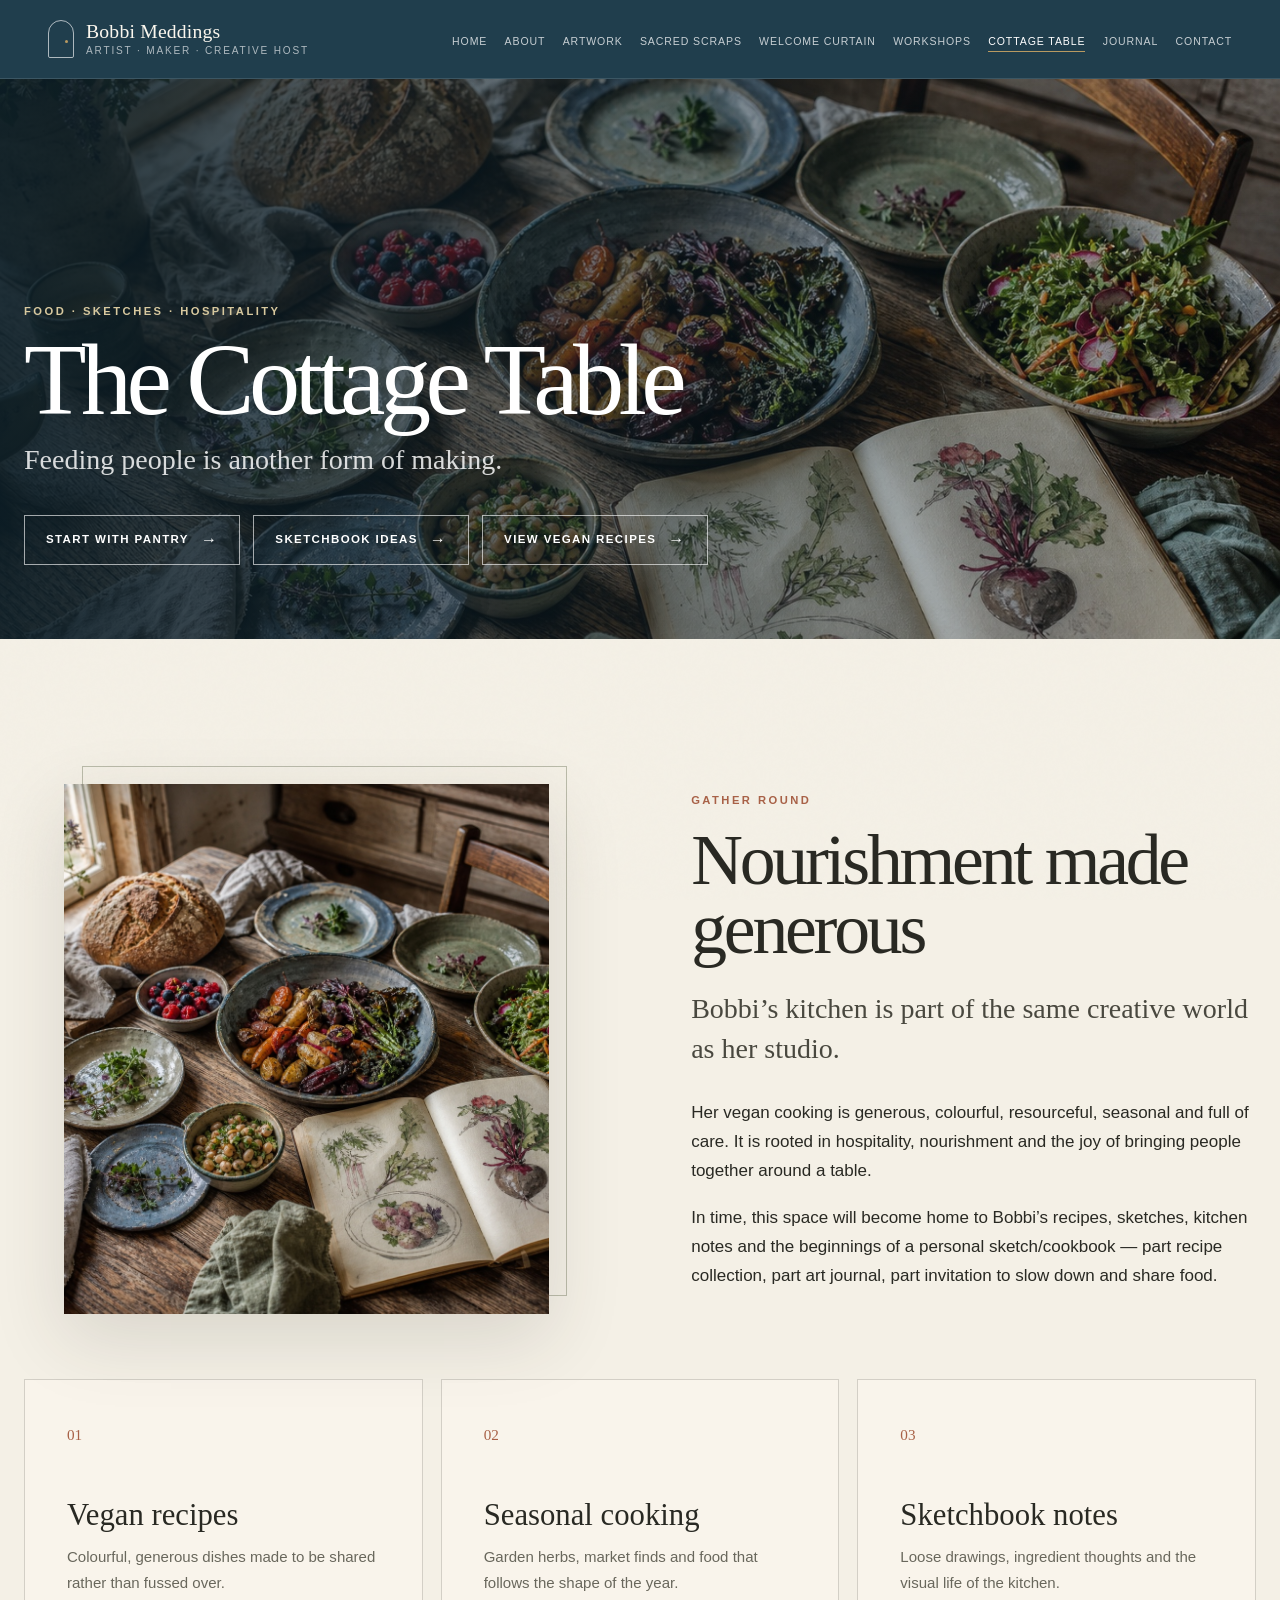
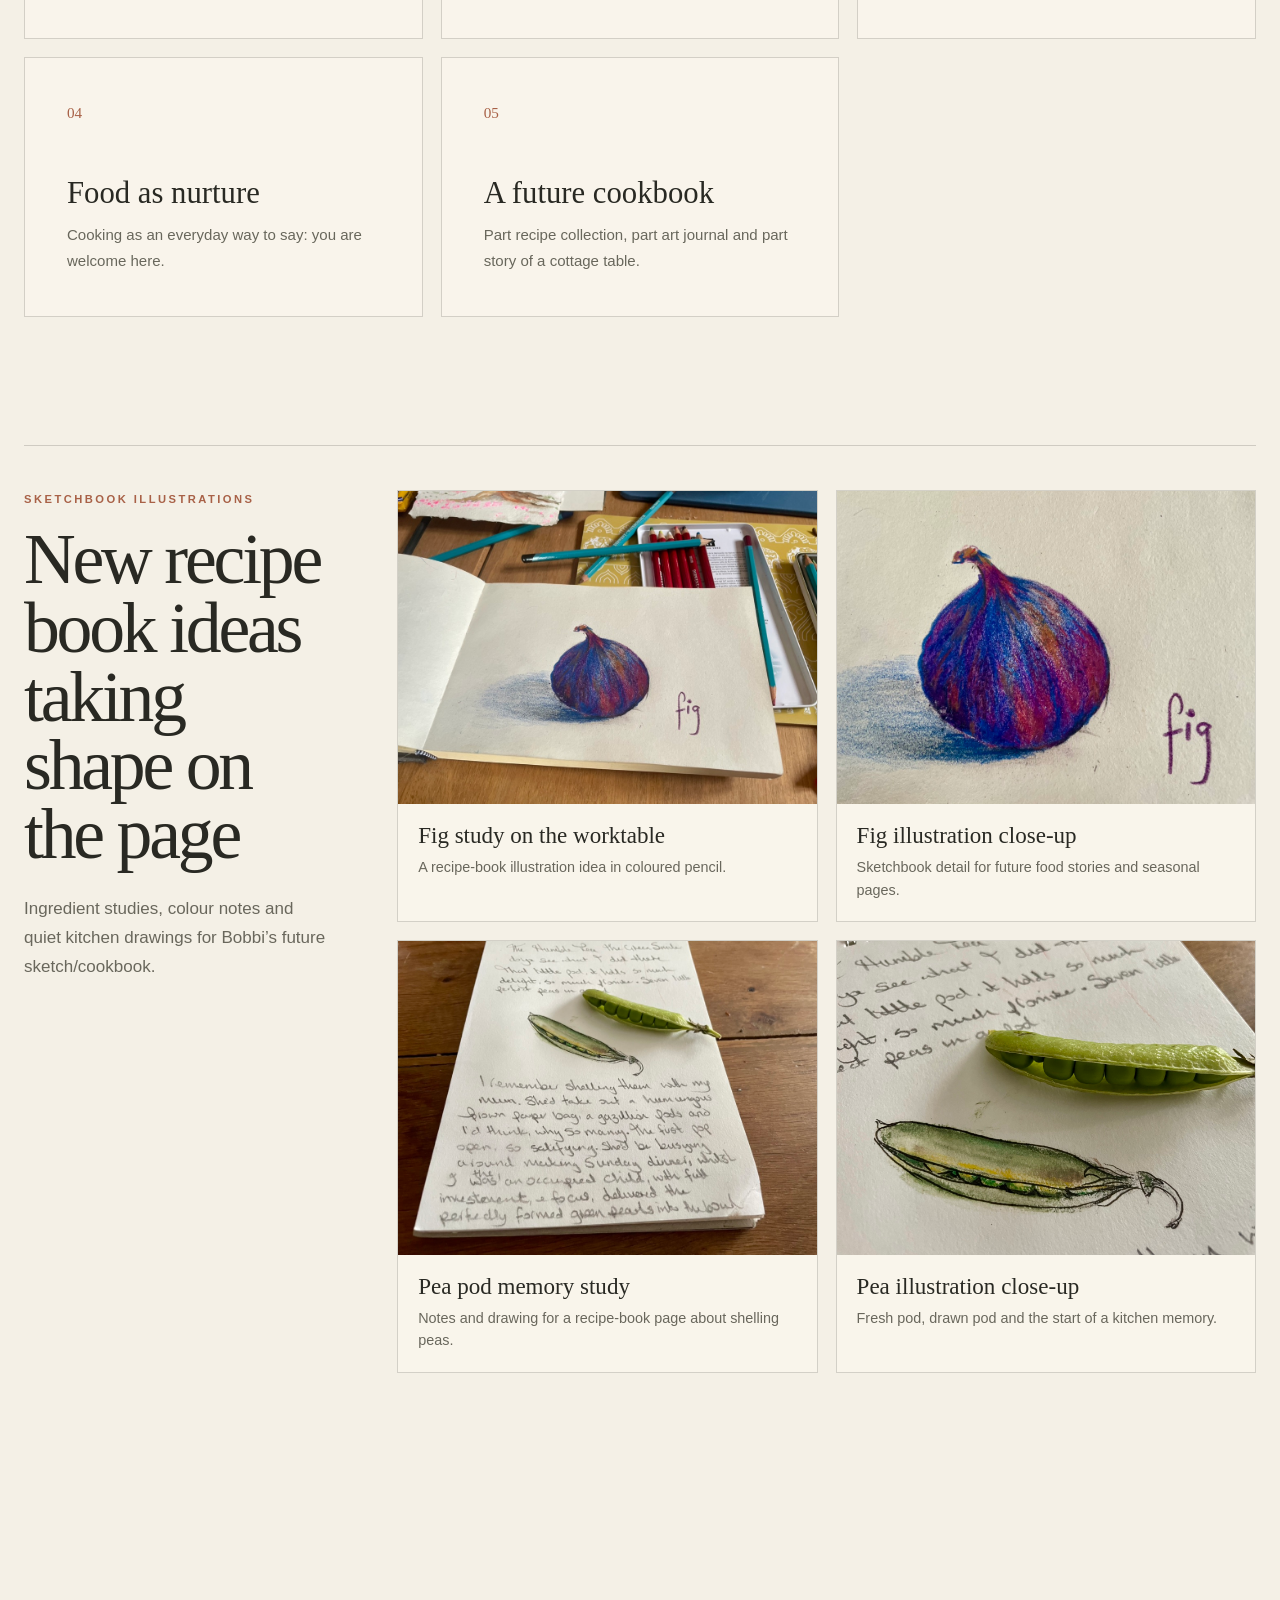
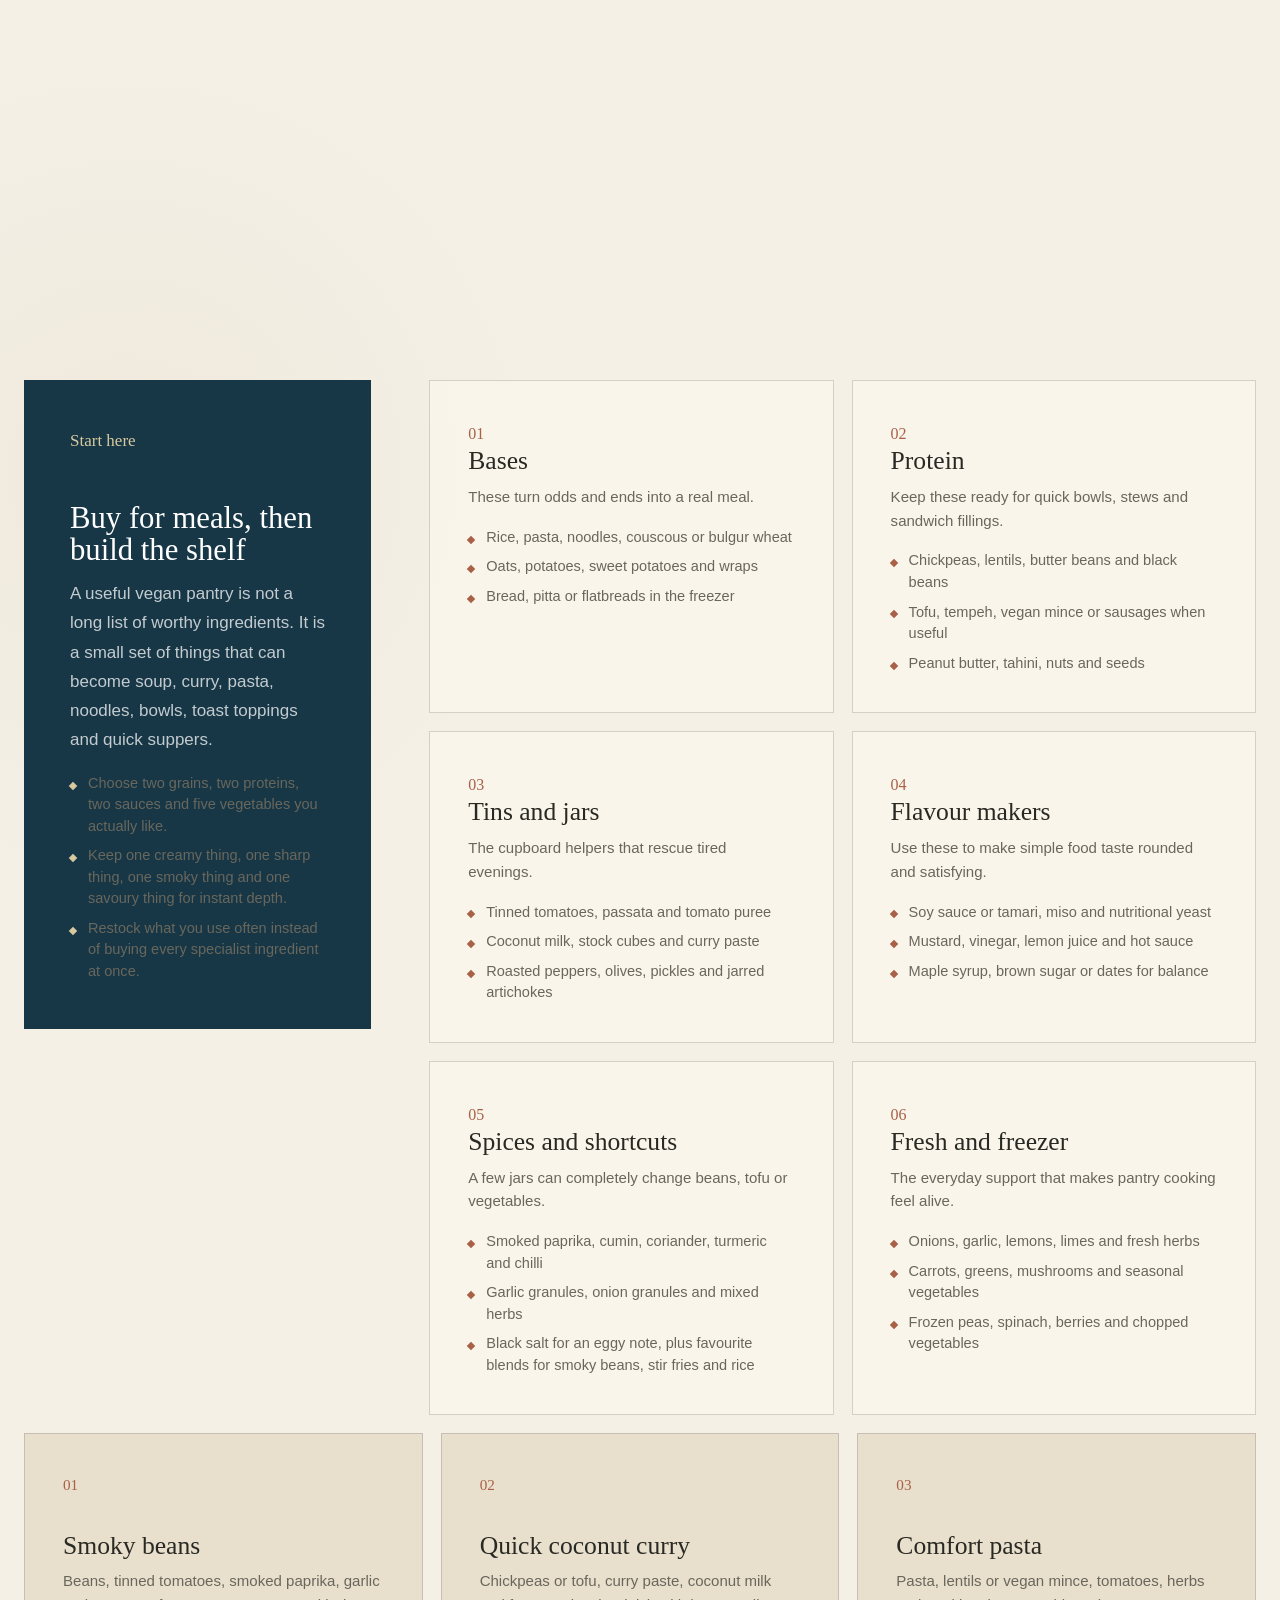
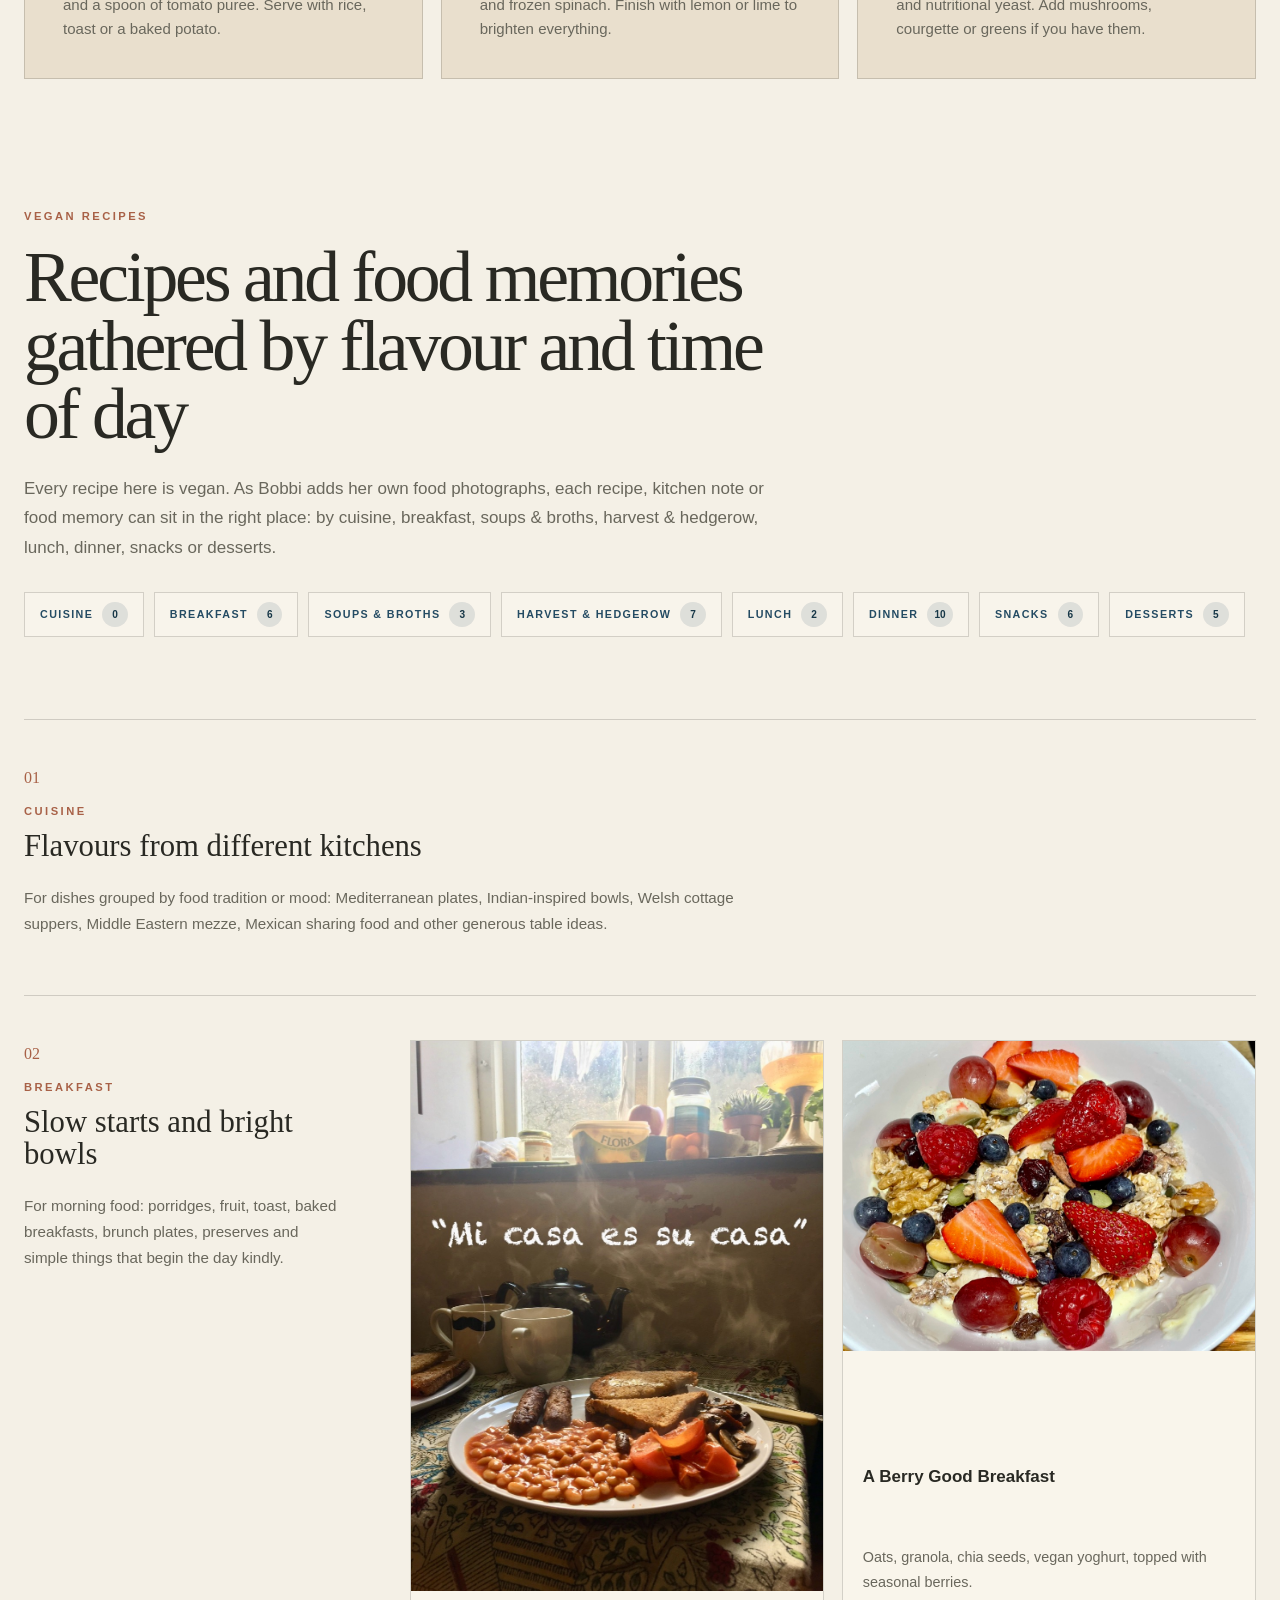
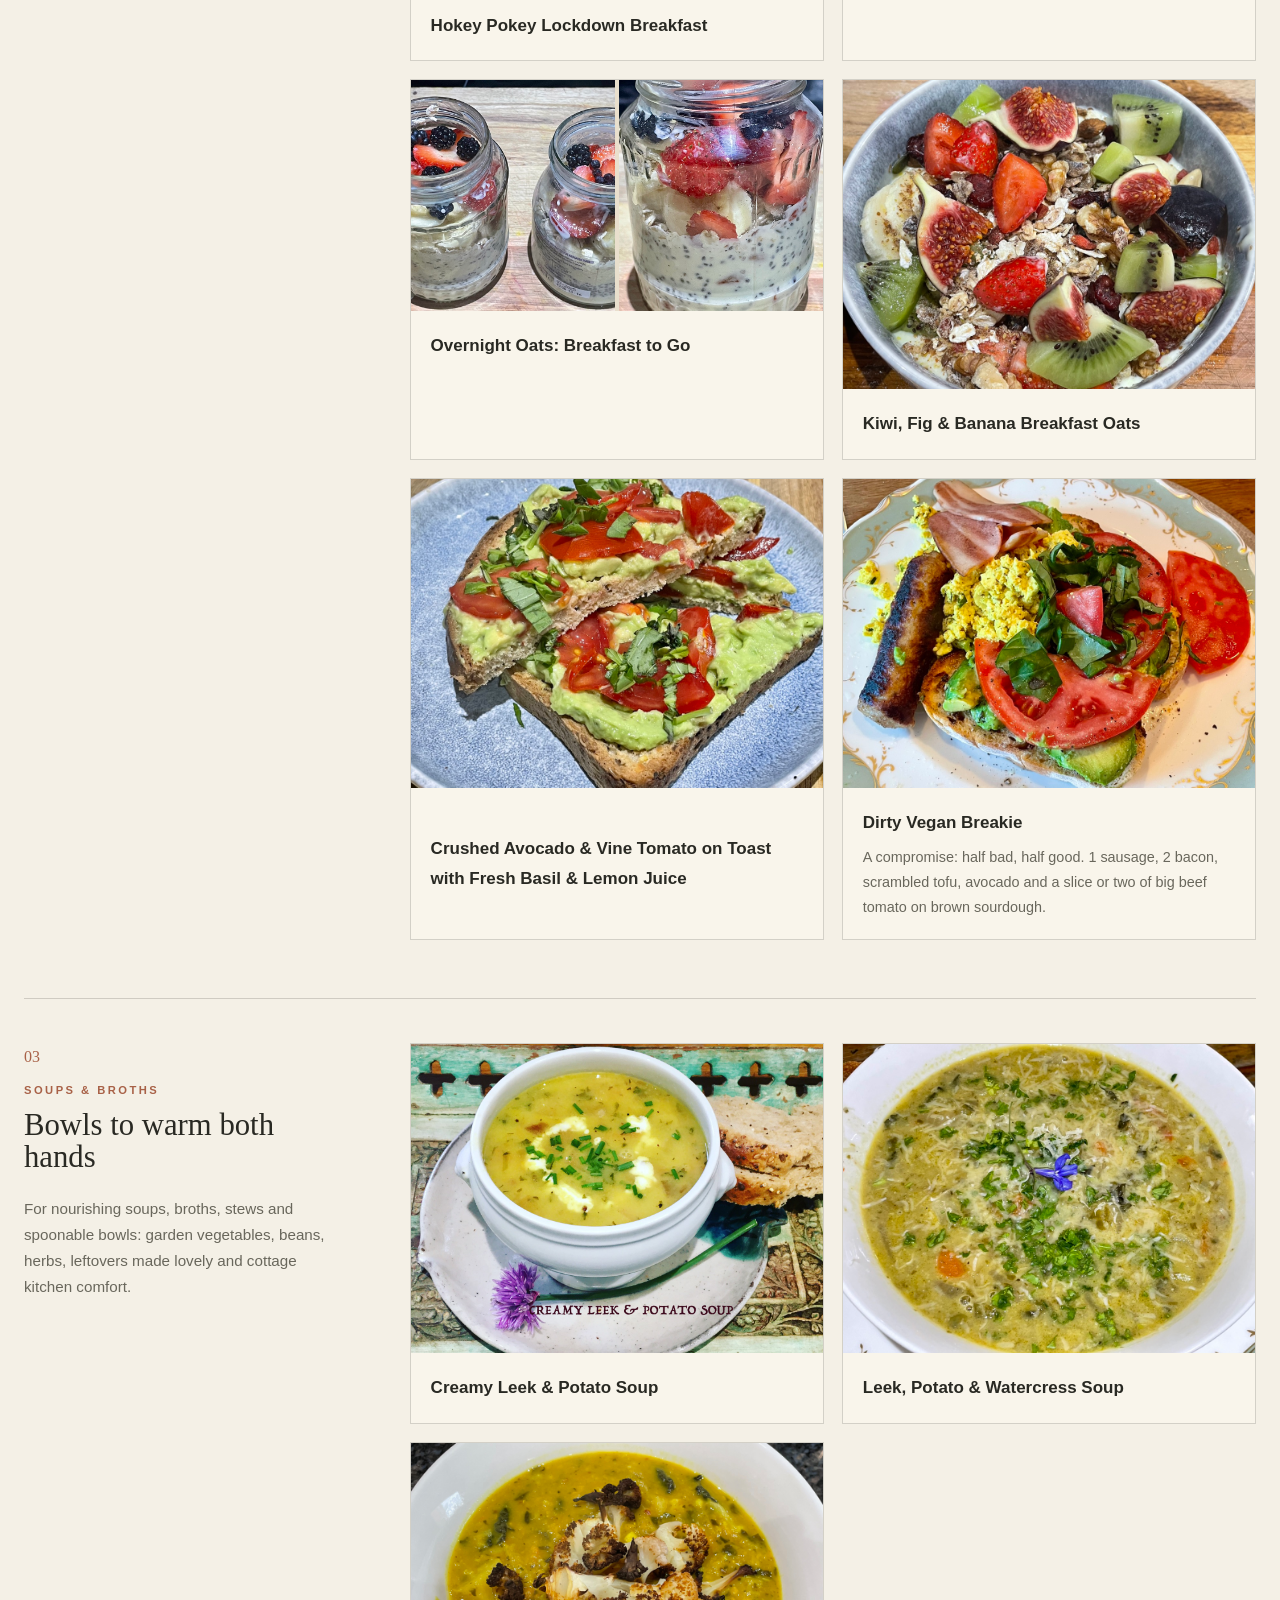
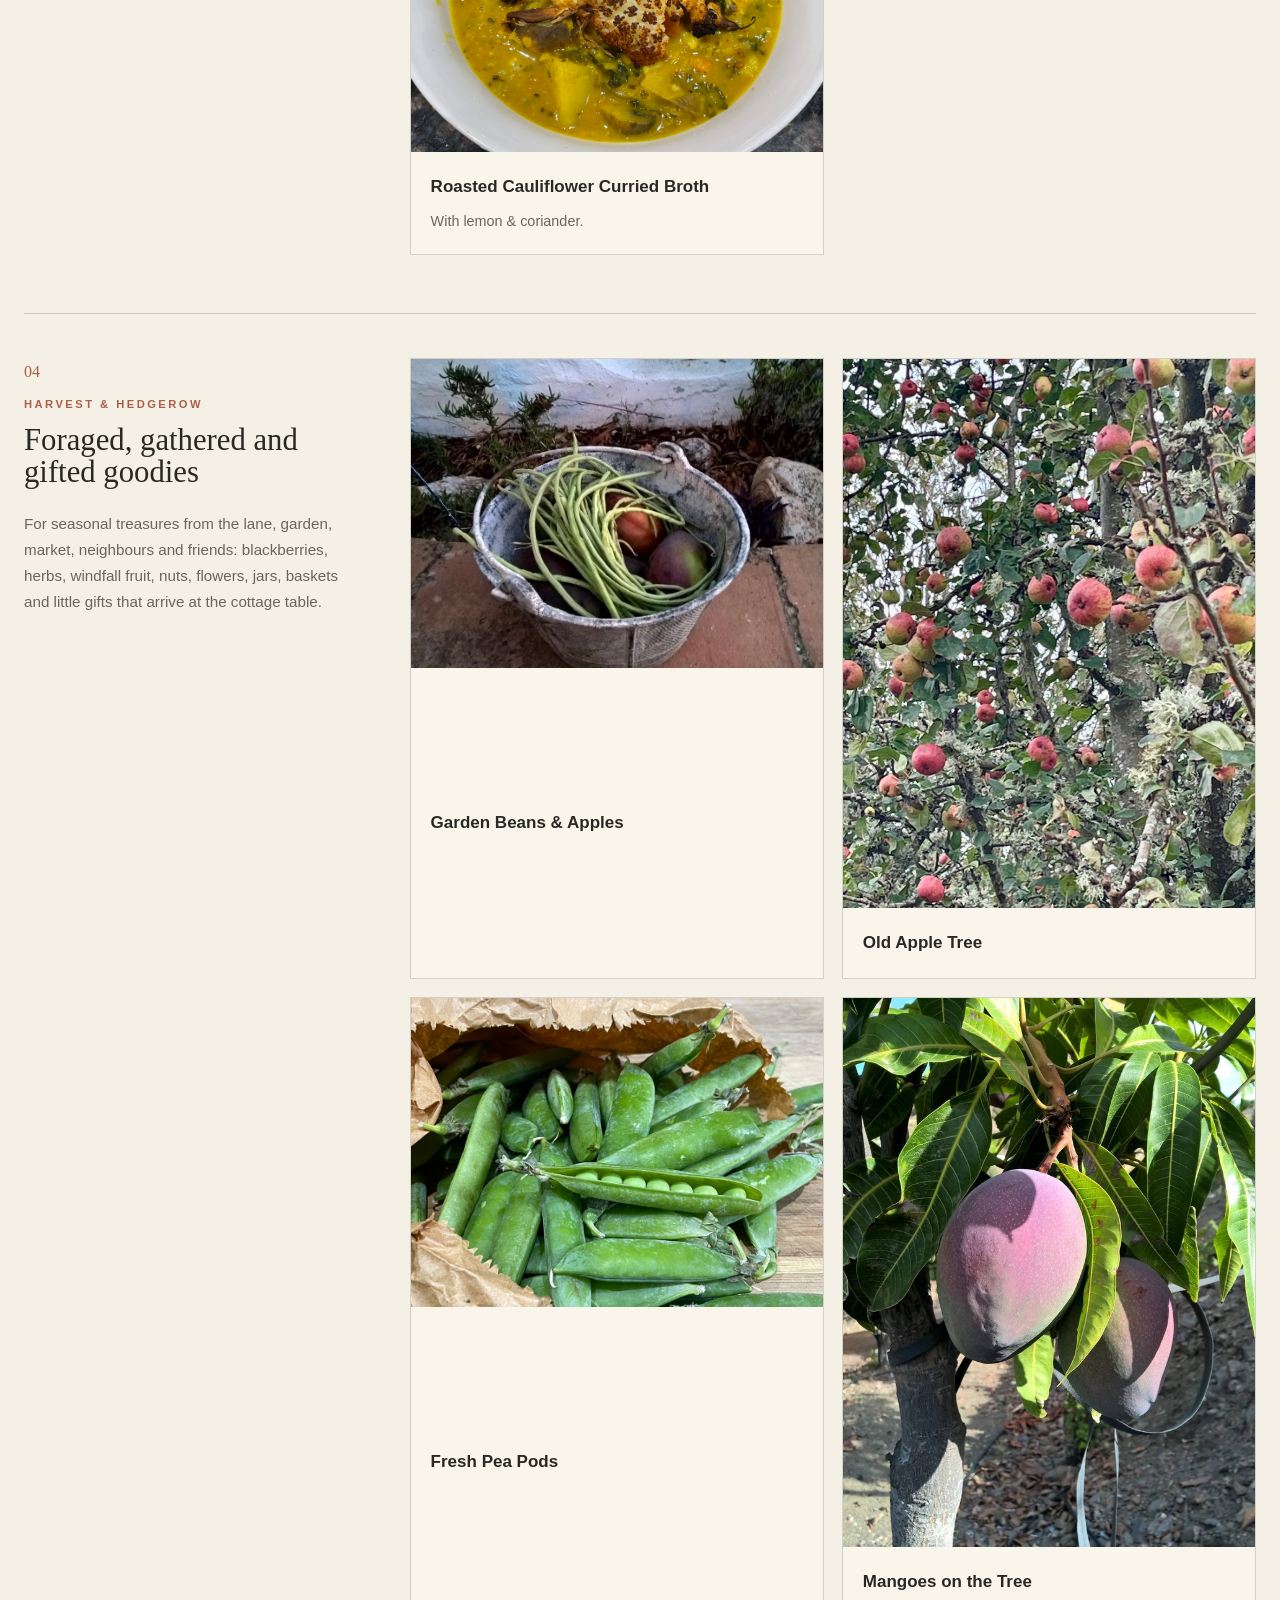
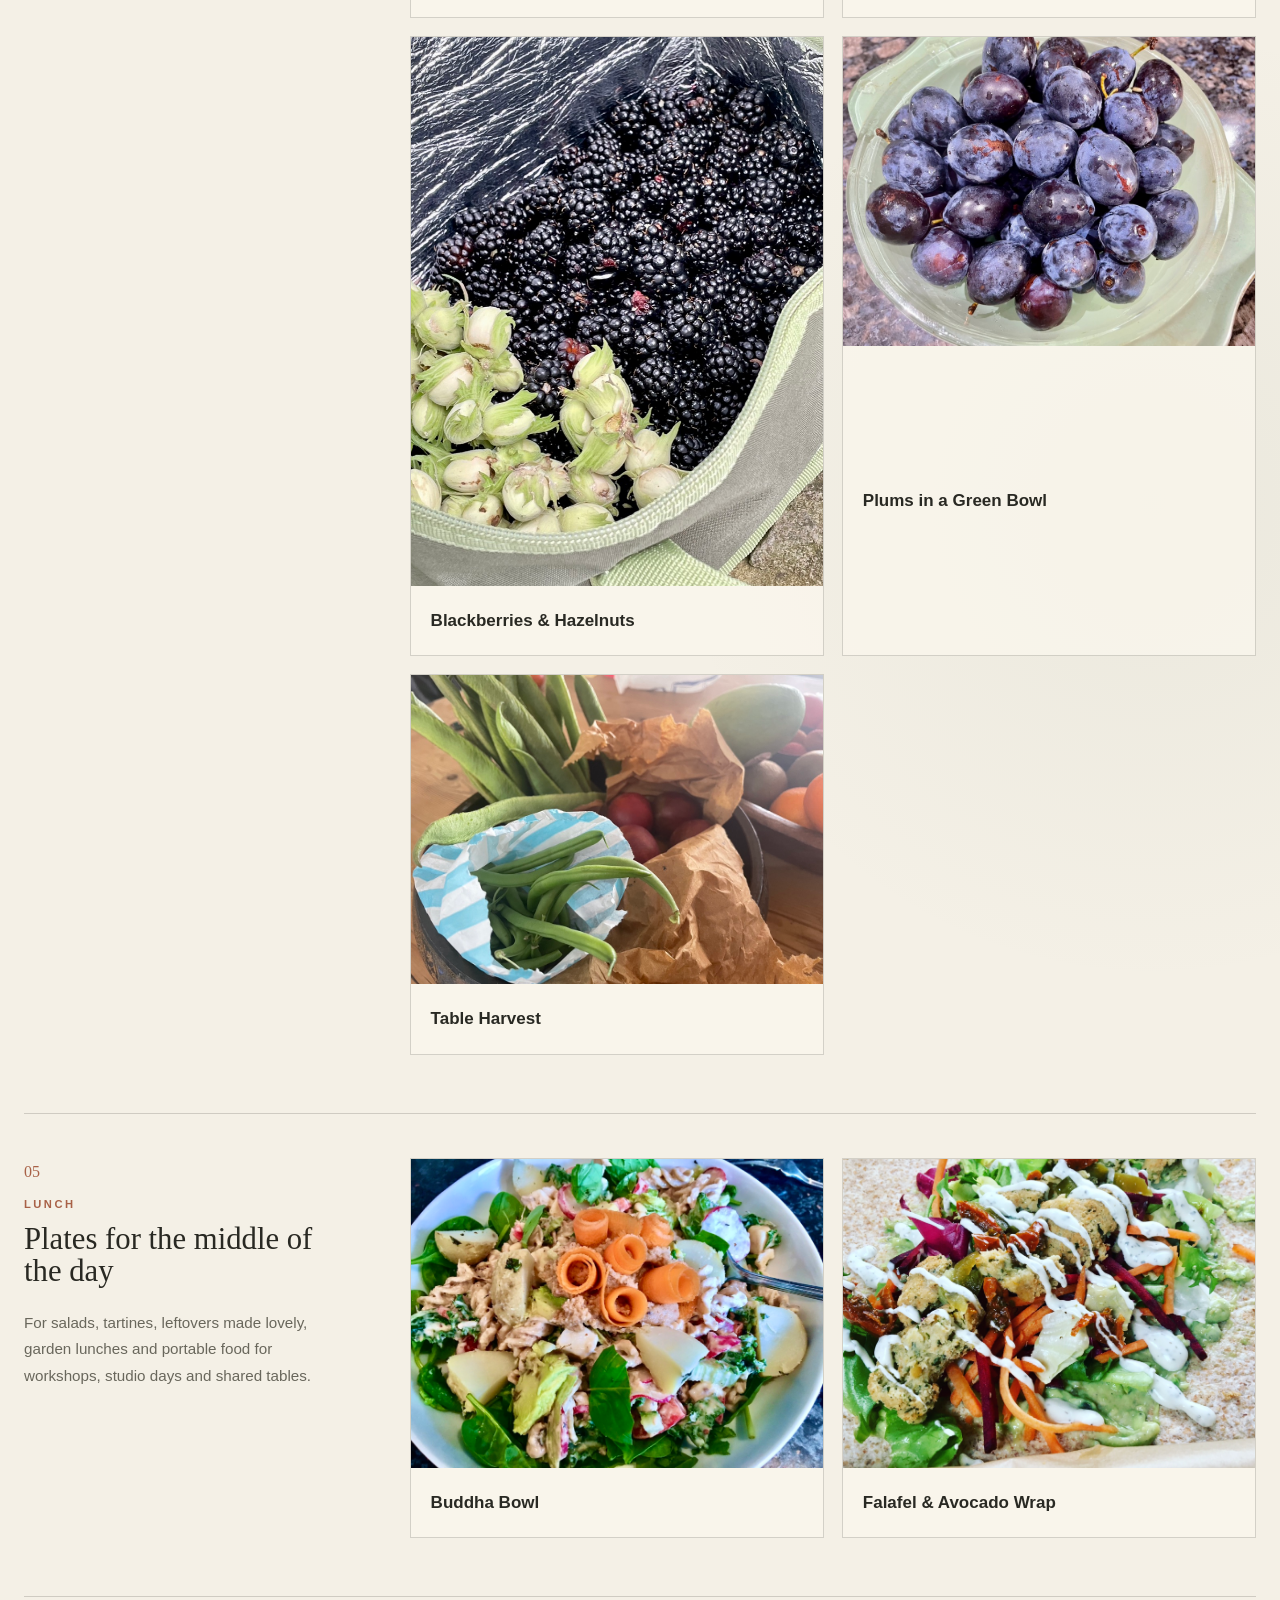
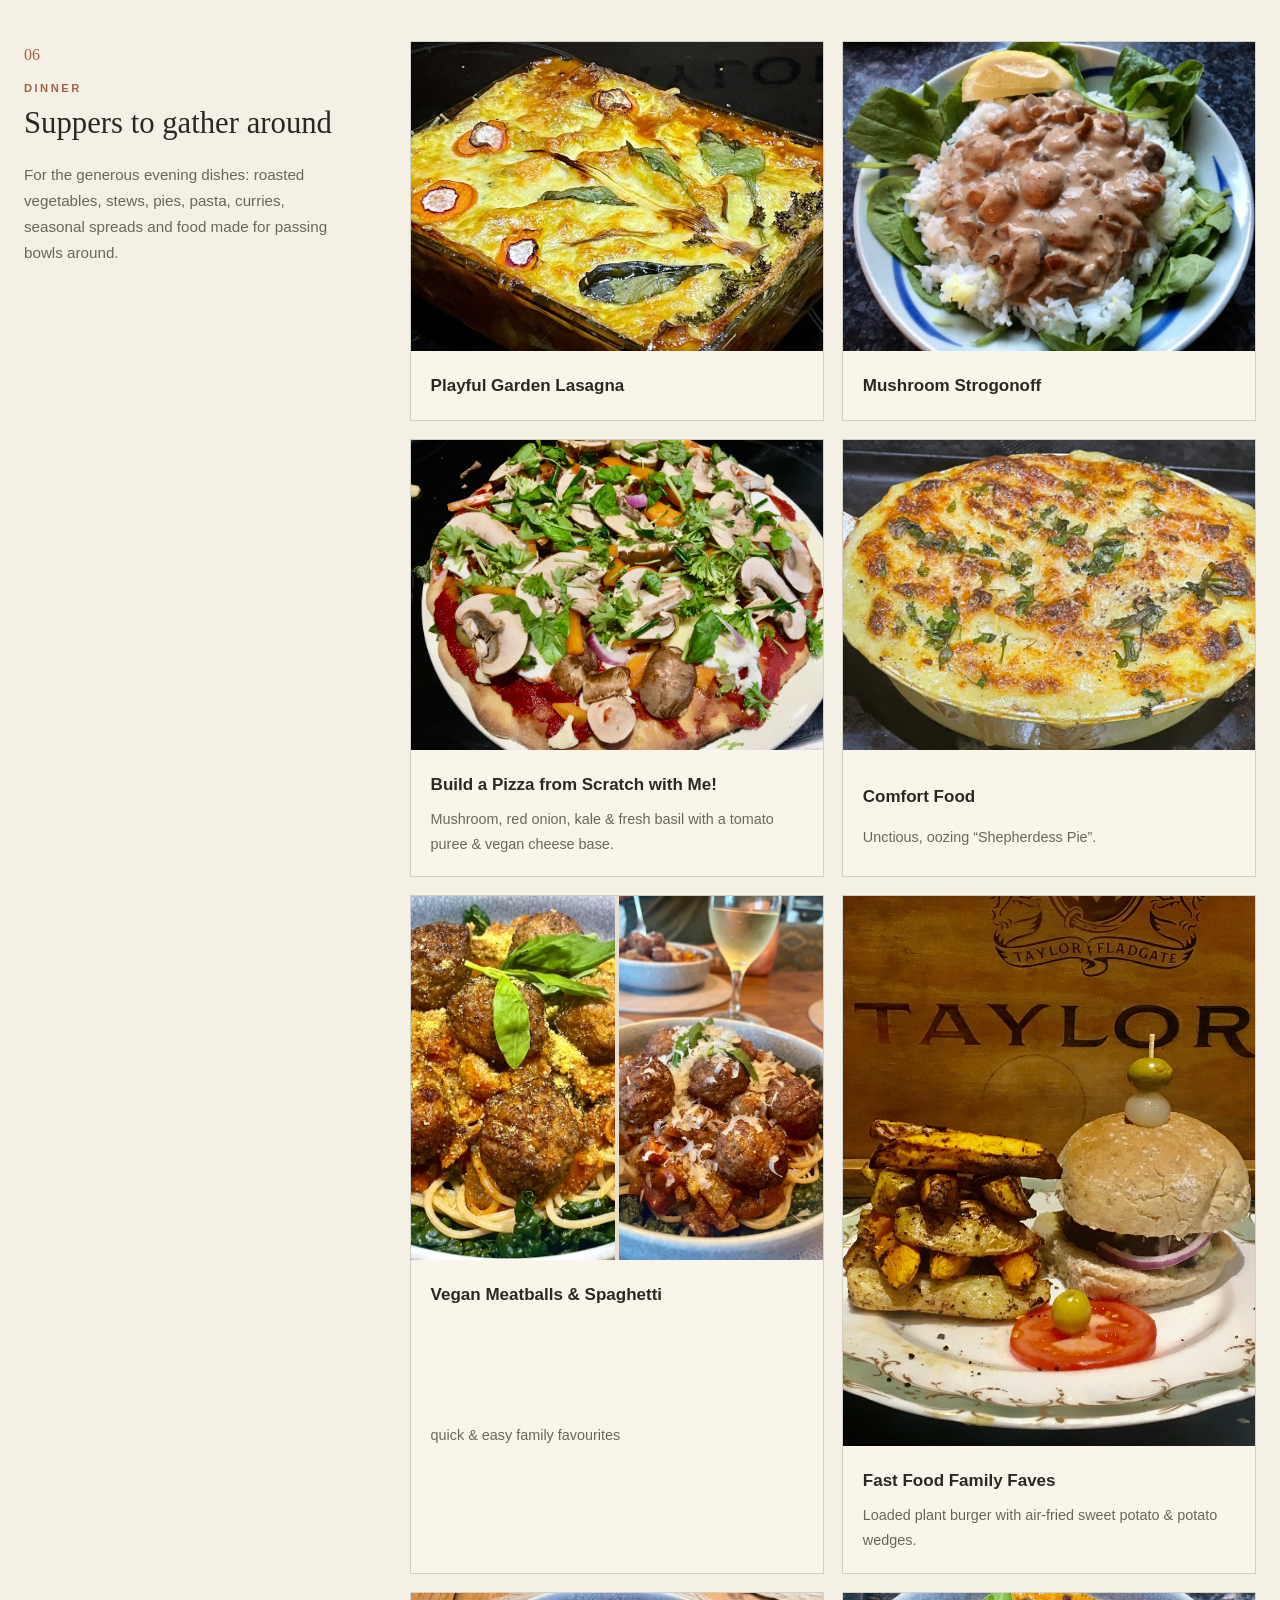
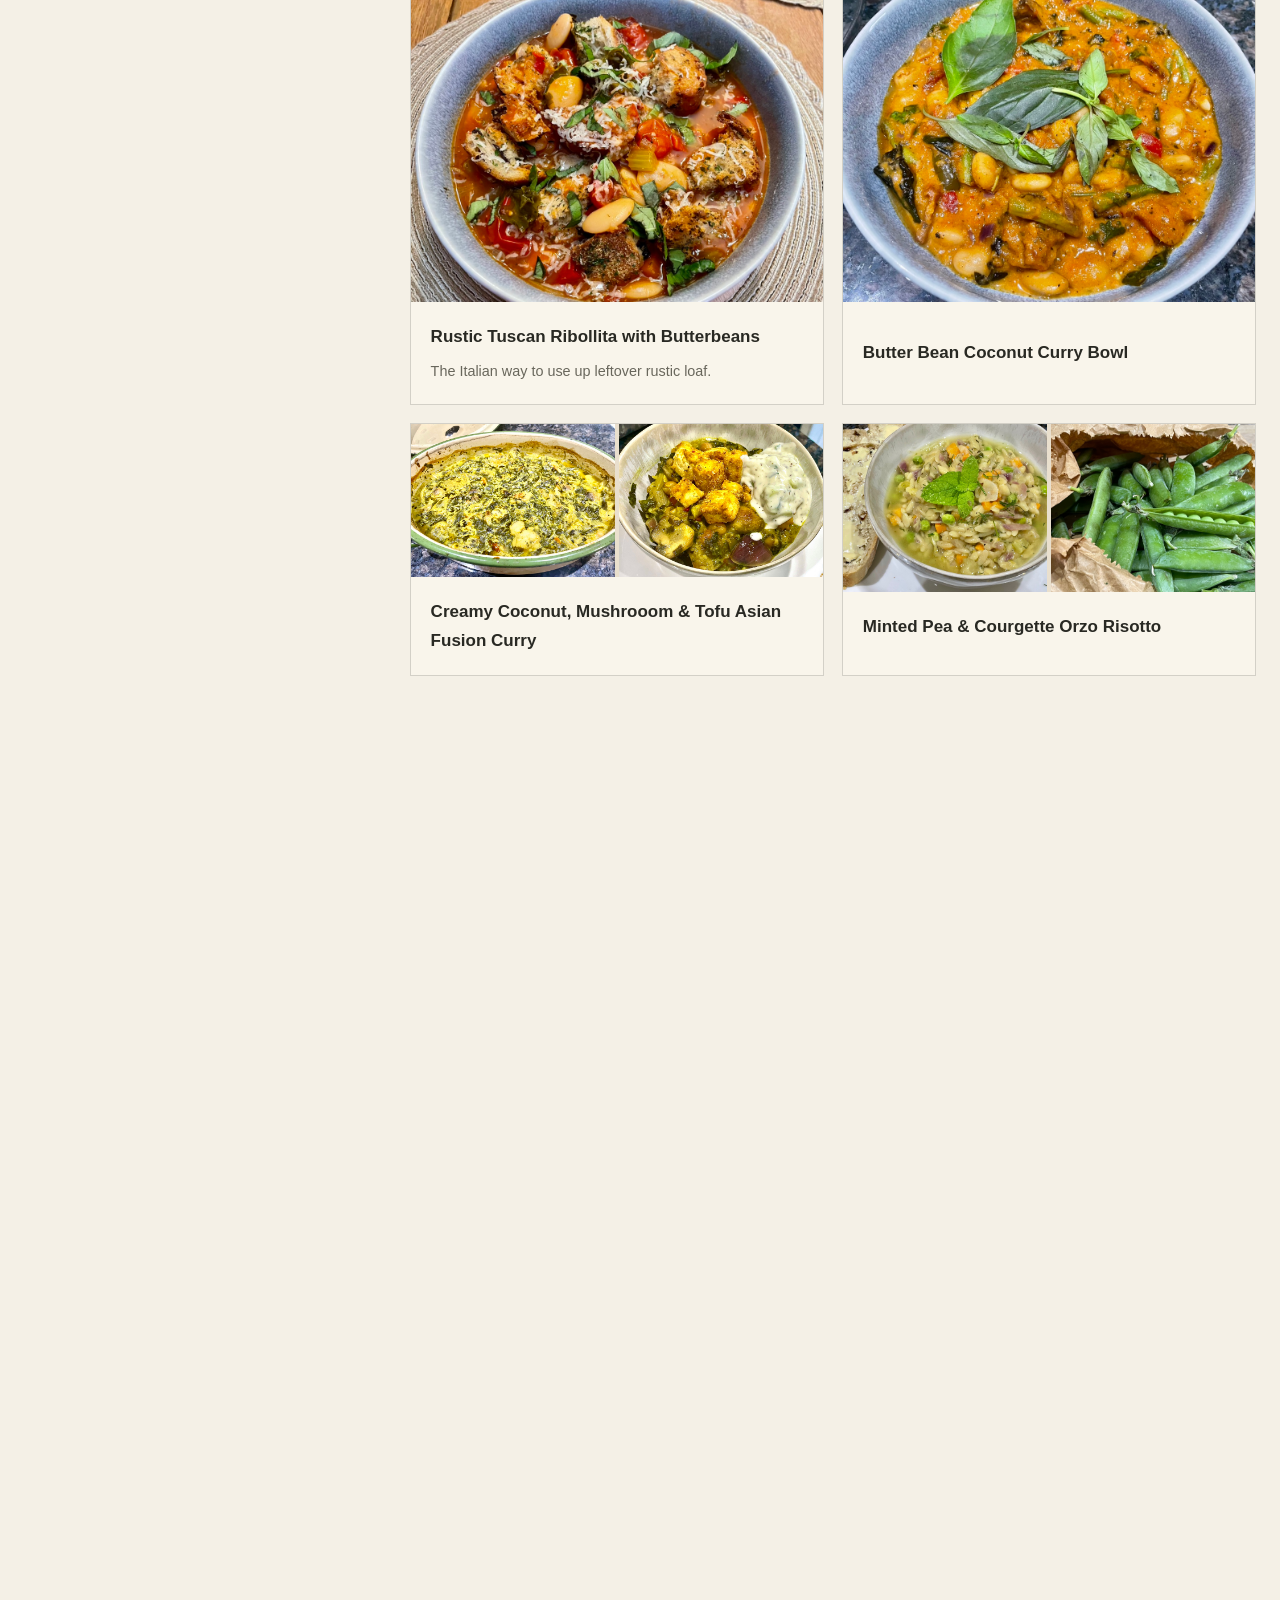
==== cottage-table.html @ 055bf45f "bobbi meddings site: initial publish" ====
<!doctype html>
<html lang="en">
  <head>
    <meta charset="utf-8">
    <meta name="viewport" content="width=device-width, initial-scale=1">
    <title>The Cottage Table | Bobbi Meddings</title>
    <meta name="description" content="Vegan recipes, beginner pantry tips, seasonal cottage cooking, sketchbook notes and food as nurture from Bobbi Meddings.">
    <meta property="og:title" content="The Cottage Table | Bobbi Meddings">
    <meta property="og:description" content="Vegan recipes, pantry tips and food memories from the cottage table.">
    <meta property="og:type" content="website">
    <meta property="og:image" content="assets/cottage-table-vegan-food.jpg">
    <link rel="stylesheet" href="styles.css">
    <script src="script.js" defer></script>
  </head>
  <body>
    <a class="skip-link" href="#main">Skip to content</a>
    <header class="site-header"><div class="header-inner">
      <a class="brand" href="index.html" aria-label="Bobbi Meddings home"><span class="brand-mark" aria-hidden="true"></span><span class="brand-copy"><strong>Bobbi Meddings</strong><span>Artist · maker · creative host</span></span></a>
      <button class="menu-toggle" type="button" aria-expanded="false" aria-controls="site-nav" aria-label="Open navigation"><span></span></button>
      <nav class="site-nav" id="site-nav" aria-label="Primary navigation"><a href="index.html">Home</a><a href="about.html">About</a><a href="original-artwork.html">Artwork</a><a href="sacred-scraps.html">Sacred Scraps</a><a href="welcome-curtain.html">Welcome Curtain</a><a href="workshops.html">Workshops</a><a href="cottage-table.html">Cottage Table</a><a href="journal.html">Journal</a><a href="contact.html">Contact</a></nav>
    </div></header>
    <main id="main">
      <section class="page-hero" style="--hero-image: url('assets/cottage-table-vegan-food.jpg');">
        <div class="page-hero-inner shell reveal">
          <p class="eyebrow light">Food · sketches · hospitality</p>
          <h1>The Cottage Table</h1>
          <p class="lead">Feeding people is another form of making.</p>
          <div class="button-row">
            <a class="button secondary" href="#vegan-pantry">Start with pantry</a>
            <a class="button secondary" href="#recipe-book-sketchbook">Sketchbook ideas</a>
            <a class="button secondary" href="#vegan-recipes">View vegan recipes</a>
          </div>
        </div>
      </section>
      <section class="section shell">
        <div class="split reverse">
          <div class="reveal">
            <p class="eyebrow">Gather round</p><h2>Nourishment made generous</h2>
            <p class="lead">Bobbi’s kitchen is part of the same creative world as her studio.</p>
            <p>Her vegan cooking is generous, colourful, resourceful, seasonal and full of care. It is rooted in hospitality, nourishment and the joy of bringing people together around a table.</p>
            <p>In time, this space will become home to Bobbi’s recipes, sketches, kitchen notes and the beginnings of a personal sketch/cookbook — part recipe collection, part art journal, part invitation to slow down and share food.</p>
          </div>
          <figure class="split-media reveal"><img src="assets/cottage-table-vegan-food.jpg" alt="A colourful seasonal vegan meal, handmade pottery and an illustrated sketchbook on an old wooden table."></figure>
        </div>
        <div class="principle-grid">
          <article class="principle-card reveal"><span class="number">01</span><h3>Vegan recipes</h3><p>Colourful, generous dishes made to be shared rather than fussed over.</p></article>
          <article class="principle-card reveal"><span class="number">02</span><h3>Seasonal cooking</h3><p>Garden herbs, market finds and food that follows the shape of the year.</p></article>
          <article class="principle-card reveal"><span class="number">03</span><h3>Sketchbook notes</h3><p>Loose drawings, ingredient thoughts and the visual life of the kitchen.</p></article>
          <article class="principle-card reveal"><span class="number">04</span><h3>Food as nurture</h3><p>Cooking as an everyday way to say: you are welcome here.</p></article>
          <article class="principle-card reveal"><span class="number">05</span><h3>A future cookbook</h3><p>Part recipe collection, part art journal and part story of a cottage table.</p></article>
        </div>
      </section>
      <section class="section shell sketchbook-section" id="recipe-book-sketchbook">
        <div class="sketchbook-layout">
          <div class="sketchbook-copy reveal">
            <p class="eyebrow">Sketchbook illustrations</p>
            <h2>New recipe book ideas taking shape on the page</h2>
            <p>Ingredient studies, colour notes and quiet kitchen drawings for Bobbi&rsquo;s future sketch/cookbook.</p>
          </div>
          <div class="sketchbook-gallery">
            <figure class="sketchbook-card reveal">
              <img src="assets/recipe-book-sketchbook/fig-sketchbook-worktable.jpeg" alt="A sketchbook open on a worktable showing a coloured-pencil fig study with pencils and art materials around it." loading="lazy">
              <figcaption>
                <h3>Fig study on the worktable</h3>
                <p>A recipe-book illustration idea in coloured pencil.</p>
              </figcaption>
            </figure>
            <figure class="sketchbook-card reveal">
              <img src="assets/recipe-book-sketchbook/fig-illustration-close-up.jpeg" alt="Close-up of a coloured-pencil fig illustration with the handwritten word fig beside it." loading="lazy">
              <figcaption>
                <h3>Fig illustration close-up</h3>
                <p>Sketchbook detail for future food stories and seasonal pages.</p>
              </figcaption>
            </figure>
            <figure class="sketchbook-card reveal">
              <img src="assets/recipe-book-sketchbook/pea-sketchbook-memory.jpeg" alt="Sketchbook page with handwritten pea memories, a pea pod drawing and an open green pea pod on top." loading="lazy">
              <figcaption>
                <h3>Pea pod memory study</h3>
                <p>Notes and drawing for a recipe-book page about shelling peas.</p>
              </figcaption>
            </figure>
            <figure class="sketchbook-card reveal">
              <img src="assets/recipe-book-sketchbook/pea-illustration-close-up.jpeg" alt="Close-up of a green pea pod beside a loose pea pod illustration on a handwritten sketchbook page." loading="lazy">
              <figcaption>
                <h3>Pea illustration close-up</h3>
                <p>Fresh pod, drawn pod and the start of a kitchen memory.</p>
              </figcaption>
            </figure>
          </div>
        </div>
      </section>
      <section class="section shell pantry-section" id="vegan-pantry">
        <div class="pantry-intro reveal">
          <div class="section-heading">
            <p class="eyebrow">Beginner vegan pantry</p>
            <h2>What to keep in the cupboard when vegan cooking is new</h2>
            <p>You do not need a perfect pantry before you begin. Start with a few useful staples, then add flavour as you discover the meals you make again and again.</p>
          </div>
          <figure class="pantry-photo">
            <img src="assets/vegan-pantry-seasonings.jpg" alt="A pantry shelf filled with plant-based seasoning pots including smoky bean, Thai stir fry, lemon pepper, black salt and Singapore seasoning." loading="lazy">
            <figcaption class="caption">Seasoning pots and spice blends are helpful shortcuts for confident flavour.</figcaption>
          </figure>
        </div>

        <div class="pantry-guide">
          <aside class="pantry-note reveal">
            <span class="number">Start here</span>
            <h3>Buy for meals, then build the shelf</h3>
            <p>A useful vegan pantry is not a long list of worthy ingredients. It is a small set of things that can become soup, curry, pasta, noodles, bowls, toast toppings and quick suppers.</p>
            <ul class="pantry-list pantry-list-light">
              <li>Choose two grains, two proteins, two sauces and five vegetables you actually like.</li>
              <li>Keep one creamy thing, one sharp thing, one smoky thing and one savoury thing for instant depth.</li>
              <li>Restock what you use often instead of buying every specialist ingredient at once.</li>
            </ul>
          </aside>

          <div class="pantry-grid">
            <article class="pantry-card reveal">
              <span class="recipe-number">01</span>
              <h3>Bases</h3>
              <p>These turn odds and ends into a real meal.</p>
              <ul class="pantry-list">
                <li>Rice, pasta, noodles, couscous or bulgur wheat</li>
                <li>Oats, potatoes, sweet potatoes and wraps</li>
                <li>Bread, pitta or flatbreads in the freezer</li>
              </ul>
            </article>

            <article class="pantry-card reveal">
              <span class="recipe-number">02</span>
              <h3>Protein</h3>
              <p>Keep these ready for quick bowls, stews and sandwich fillings.</p>
              <ul class="pantry-list">
                <li>Chickpeas, lentils, butter beans and black beans</li>
                <li>Tofu, tempeh, vegan mince or sausages when useful</li>
                <li>Peanut butter, tahini, nuts and seeds</li>
              </ul>
            </article>

            <article class="pantry-card reveal">
              <span class="recipe-number">03</span>
              <h3>Tins and jars</h3>
              <p>The cupboard helpers that rescue tired evenings.</p>
              <ul class="pantry-list">
                <li>Tinned tomatoes, passata and tomato puree</li>
                <li>Coconut milk, stock cubes and curry paste</li>
                <li>Roasted peppers, olives, pickles and jarred artichokes</li>
              </ul>
            </article>

            <article class="pantry-card reveal">
              <span class="recipe-number">04</span>
              <h3>Flavour makers</h3>
              <p>Use these to make simple food taste rounded and satisfying.</p>
              <ul class="pantry-list">
                <li>Soy sauce or tamari, miso and nutritional yeast</li>
                <li>Mustard, vinegar, lemon juice and hot sauce</li>
                <li>Maple syrup, brown sugar or dates for balance</li>
              </ul>
            </article>

            <article class="pantry-card reveal">
              <span class="recipe-number">05</span>
              <h3>Spices and shortcuts</h3>
              <p>A few jars can completely change beans, tofu or vegetables.</p>
              <ul class="pantry-list">
                <li>Smoked paprika, cumin, coriander, turmeric and chilli</li>
                <li>Garlic granules, onion granules and mixed herbs</li>
                <li>Black salt for an eggy note, plus favourite blends for smoky beans, stir fries and rice</li>
              </ul>
            </article>

            <article class="pantry-card reveal">
              <span class="recipe-number">06</span>
              <h3>Fresh and freezer</h3>
              <p>The everyday support that makes pantry cooking feel alive.</p>
              <ul class="pantry-list">
                <li>Onions, garlic, lemons, limes and fresh herbs</li>
                <li>Carrots, greens, mushrooms and seasonal vegetables</li>
                <li>Frozen peas, spinach, berries and chopped vegetables</li>
              </ul>
            </article>
          </div>
        </div>

        <div class="pantry-formulas reveal" aria-label="Easy vegan pantry meal formulas">
          <article class="formula-card">
            <span>01</span>
            <h3>Smoky beans</h3>
            <p>Beans, tinned tomatoes, smoked paprika, garlic and a spoon of tomato puree. Serve with rice, toast or a baked potato.</p>
          </article>
          <article class="formula-card">
            <span>02</span>
            <h3>Quick coconut curry</h3>
            <p>Chickpeas or tofu, curry paste, coconut milk and frozen spinach. Finish with lemon or lime to brighten everything.</p>
          </article>
          <article class="formula-card">
            <span>03</span>
            <h3>Comfort pasta</h3>
            <p>Pasta, lentils or vegan mince, tomatoes, herbs and nutritional yeast. Add mushrooms, courgette or greens if you have them.</p>
          </article>
        </div>
      </section>
      <section class="section shell recipe-section" id="vegan-recipes">
        <div class="section-heading reveal">
          <p class="eyebrow">Vegan recipes</p>
          <h2>Recipes and food memories gathered by flavour and time of day</h2>
          <p>Every recipe here is vegan. As Bobbi adds her own food photographs, each recipe, kitchen note or food memory can sit in the right place: by cuisine, breakfast, soups &amp; broths, harvest &amp; hedgerow, lunch, dinner, snacks or desserts.</p>
        </div>
        <nav class="recipe-category-nav reveal" aria-label="Vegan recipe categories">
          <a href="#recipes-cuisine">Cuisine <span class="recipe-count" data-recipe-count-for="recipes-cuisine" aria-label="0 recipes">0</span></a>
          <a href="#recipes-breakfast">Breakfast <span class="recipe-count" data-recipe-count-for="recipes-breakfast" aria-label="6 recipes">6</span></a>
          <a href="#recipes-soups-broths">Soups &amp; Broths <span class="recipe-count" data-recipe-count-for="recipes-soups-broths" aria-label="3 recipes">3</span></a>
          <a href="#recipes-harvest-hedgerow">Harvest &amp; Hedgerow <span class="recipe-count" data-recipe-count-for="recipes-harvest-hedgerow" data-count-singular="entry" data-count-plural="entries" aria-label="7 entries">7</span></a>
          <a href="#recipes-lunch">Lunch <span class="recipe-count" data-recipe-count-for="recipes-lunch" aria-label="2 recipes">2</span></a>
          <a href="#recipes-dinner">Dinner <span class="recipe-count" data-recipe-count-for="recipes-dinner" aria-label="10 recipes">10</span></a>
          <a href="#recipes-snacks">Snacks <span class="recipe-count" data-recipe-count-for="recipes-snacks" aria-label="6 recipes">6</span></a>
          <a href="#recipes-desserts">Desserts <span class="recipe-count" data-recipe-count-for="recipes-desserts" aria-label="5 recipes">5</span></a>
        </nav>
        <!--
          Recipe card template for future images:
          All recipes in this section are vegan; use the visible tag for category only.
          Change the folder name in the image path to cuisine, breakfast, soups-broths, harvest-hedgerow, lunch, dinner, snacks or desserts.
          Keep data-recipe-category matched to the section folder and visible recipe tag.
          Add the portrait class for tall images. Add an id when a card needs a direct link.
          <article class="recipe-card" data-recipe-category="dinner">
            <img src="replace-with-your-recipe-image.jpg" alt="Short description of the vegan recipe." loading="lazy">
          </article>
        -->
        <div class="recipe-board">
          <section class="recipe-category reveal is-empty" id="recipes-cuisine" data-recipe-category="cuisine">
            <div class="recipe-category-copy">
              <span class="recipe-number">01</span>
              <p class="eyebrow">Cuisine</p>
              <h3>Flavours from different kitchens</h3>
              <p>For dishes grouped by food tradition or mood: Mediterranean plates, Indian-inspired bowls, Welsh cottage suppers, Middle Eastern mezze, Mexican sharing food and other generous table ideas.</p>
            </div>
            <div class="recipe-card-grid" aria-label="Cuisine recipe cards">
              <!-- Add cuisine-led recipe image cards here using assets/vegan-recipes/cuisine/. -->
            </div>
          </section>

          <section class="recipe-category reveal has-recipes" id="recipes-breakfast" data-recipe-category="breakfast">
            <div class="recipe-category-copy">
              <span class="recipe-number">02</span>
              <p class="eyebrow">Breakfast</p>
              <h3>Slow starts and bright bowls</h3>
              <p>For morning food: porridges, fruit, toast, baked breakfasts, brunch plates, preserves and simple things that begin the day kindly.</p>
            </div>
            <div class="recipe-card-grid" aria-label="Breakfast recipe cards">
              <article class="recipe-card portrait" id="hokey-pokey-breakfast" data-recipe-category="breakfast">
                <img src="assets/vegan-recipes/breakfast/hokey-pokey-lockdown-breakfast.jpg" alt="A vegan breakfast plate with beans, toast, tomatoes and mushrooms in the tiny Hokey Pokey bothy, with the words Mi casa es su casa across the image." loading="lazy">
                <div class="recipe-card-copy">
                  <h4>Hokey Pokey Lockdown Breakfast</h4>
                </div>
              </article>
              <article class="recipe-card" id="a-berry-good-breakfast" data-recipe-category="breakfast">
                <img src="assets/vegan-recipes/breakfast/a-berry-good-breakfast.jpeg" alt="A breakfast bowl of oats, granola, chia seeds, vegan yoghurt and seasonal berries." loading="lazy">
                <div class="recipe-card-copy">
                  <h4>A Berry Good Breakfast</h4>
                  <p>Oats, granola, chia seeds, vegan yoghurt, topped with seasonal berries.</p>
                </div>
              </article>
              <article class="recipe-card" id="overnight-oats-breakfast-to-go" data-recipe-category="breakfast">
                <div class="recipe-card-gallery two-up" aria-label="Overnight oats breakfast to go photos">
                  <img src="assets/vegan-recipes/breakfast/overnight-oats-breakfast-to-go-jar-set.jpeg" alt="Two jars of overnight oats topped with strawberries, blackberries, blueberries and banana." loading="lazy">
                  <img src="assets/vegan-recipes/breakfast/overnight-oats-breakfast-to-go-close-up.jpeg" alt="Close-up of a jar of overnight oats with chia seeds, banana, strawberries and berries." loading="lazy">
                </div>
                <div class="recipe-card-copy">
                  <h4>Overnight Oats: Breakfast to Go</h4>
                </div>
              </article>
              <article class="recipe-card" id="kiwi-fig-banana-breakfast-oats" data-recipe-category="breakfast">
                <img src="assets/vegan-recipes/breakfast/kiwi-fig-banana-breakfast-oats.jpeg" alt="Breakfast oats topped with kiwi, figs, banana, strawberries, walnuts and dried fruit." loading="lazy">
                <div class="recipe-card-copy">
                  <h4>Kiwi, Fig &amp; Banana Breakfast Oats</h4>
                </div>
              </article>
              <article class="recipe-card" id="crushed-avocado-vine-tomato-toast" data-recipe-category="breakfast">
                <img src="assets/vegan-recipes/breakfast/crushed-avocado-vine-tomato-toast.jpeg" alt="Crushed avocado and vine tomato on toast with fresh basil and lemon juice." loading="lazy">
                <div class="recipe-card-copy">
                  <h4>Crushed Avocado &amp; Vine Tomato on Toast with Fresh Basil &amp; Lemon Juice</h4>
                </div>
              </article>
              <article class="recipe-card" id="dirty-vegan-breakie" data-recipe-category="breakfast">
                <img src="assets/vegan-recipes/breakfast/dirty-vegan-breakie.jpeg" alt="Dirty vegan breakfast with sausage, vegan bacon, scrambled tofu, avocado and beef tomato on brown sourdough." loading="lazy">
                <div class="recipe-card-copy">
                  <h4>Dirty Vegan Breakie</h4>
                  <p>A compromise: half bad, half good. 1 sausage, 2 bacon, scrambled tofu, avocado and a slice or two of big beef tomato on brown sourdough.</p>
                </div>
              </article>
              <!-- Add more breakfast recipe image cards here using assets/vegan-recipes/breakfast/. -->
            </div>
          </section>

          <section class="recipe-category reveal has-recipes" id="recipes-soups-broths" data-recipe-category="soups-broths">
            <div class="recipe-category-copy">
              <span class="recipe-number">03</span>
              <p class="eyebrow">Soups &amp; Broths</p>
              <h3>Bowls to warm both hands</h3>
              <p>For nourishing soups, broths, stews and spoonable bowls: garden vegetables, beans, herbs, leftovers made lovely and cottage kitchen comfort.</p>
            </div>
            <div class="recipe-card-grid" aria-label="Soups and broths recipe cards">
              <article class="recipe-card" id="creamy-leek-potato-soup" data-recipe-category="soups-broths">
                <img src="assets/vegan-recipes/soups-broths/creamy-leek-potato-soup.jpg" alt="Creamy leek and potato soup in a white bowl with bread and chive flowers." loading="lazy">
                <div class="recipe-card-copy">
                  <h4>Creamy Leek &amp; Potato Soup</h4>
                </div>
              </article>
              <article class="recipe-card" id="leek-potato-watercress-soup" data-recipe-category="soups-broths">
                <img src="assets/vegan-recipes/soups-broths/leek-potato-watercress-soup.jpeg" alt="Leek, potato and watercress soup topped with herbs, grated vegan cheese and a small blue edible flower." loading="lazy">
                <div class="recipe-card-copy">
                  <h4>Leek, Potato &amp; Watercress Soup</h4>
                </div>
              </article>
              <article class="recipe-card" id="roasted-cauliflower-curried-broth" data-recipe-category="soups-broths">
                <img src="assets/vegan-recipes/soups-broths/roasted-cauliflower-curried-broth.jpeg" alt="Roasted cauliflower curried broth in a white bowl with lemon, coriander and roasted cauliflower florets." loading="lazy">
                <div class="recipe-card-copy">
                  <h4>Roasted Cauliflower Curried Broth</h4>
                  <p>With lemon &amp; coriander.</p>
                </div>
              </article>
              <!-- Add more soups and broths recipe image cards here using assets/vegan-recipes/soups-broths/. -->
            </div>
          </section>

          <section class="recipe-category reveal has-recipes" id="recipes-harvest-hedgerow" data-recipe-category="harvest-hedgerow">
            <div class="recipe-category-copy">
              <span class="recipe-number">04</span>
              <p class="eyebrow">Harvest &amp; Hedgerow</p>
              <h3>Foraged, gathered and gifted goodies</h3>
              <p>For seasonal treasures from the lane, garden, market, neighbours and friends: blackberries, herbs, windfall fruit, nuts, flowers, jars, baskets and little gifts that arrive at the cottage table.</p>
            </div>
            <div class="recipe-card-grid" aria-label="Harvest and hedgerow cards">
              <article class="recipe-card" id="garden-beans-and-apples-tub" data-recipe-category="harvest-hedgerow">
                <img src="assets/vegan-recipes/harvest-hedgerow/garden-beans-and-apples-tub.jpeg" alt="A metal tub filled with long green beans, apples and plums on a tiled cottage step." loading="lazy">
                <div class="recipe-card-copy">
                  <h4>Garden Beans &amp; Apples</h4>
                </div>
              </article>
              <article class="recipe-card portrait" id="hedgerow-apple-tree" data-recipe-category="harvest-hedgerow">
                <img src="assets/vegan-recipes/harvest-hedgerow/hedgerow-apple-tree.jpeg" alt="Red and green apples growing on a lichen-covered apple tree." loading="lazy">
                <div class="recipe-card-copy">
                  <h4>Old Apple Tree</h4>
                </div>
              </article>
              <article class="recipe-card" id="fresh-pea-pods" data-recipe-category="harvest-hedgerow">
                <img src="assets/vegan-recipes/harvest-hedgerow/fresh-pea-pods.jpeg" alt="Green pea pods in a brown paper bag, with one pod open to show peas." loading="lazy">
                <div class="recipe-card-copy">
                  <h4>Fresh Pea Pods</h4>
                </div>
              </article>
              <article class="recipe-card portrait" id="mangoes-on-tree" data-recipe-category="harvest-hedgerow">
                <img src="assets/vegan-recipes/harvest-hedgerow/mangoes-on-tree.jpeg" alt="Two purple-green mangoes ripening on a sunlit tree." loading="lazy">
                <div class="recipe-card-copy">
                  <h4>Mangoes on the Tree</h4>
                </div>
              </article>
              <article class="recipe-card portrait" id="blackberries-and-hazelnuts-bag" data-recipe-category="harvest-hedgerow">
                <img src="assets/vegan-recipes/harvest-hedgerow/blackberries-and-hazelnuts-bag.jpeg" alt="Blackberries and fresh hazelnuts gathered in a cloth bag." loading="lazy">
                <div class="recipe-card-copy">
                  <h4>Blackberries &amp; Hazelnuts</h4>
                </div>
              </article>
              <article class="recipe-card" id="plums-in-green-bowl" data-recipe-category="harvest-hedgerow">
                <img src="assets/vegan-recipes/harvest-hedgerow/plums-in-green-bowl.jpeg" alt="Fresh purple plums piled in a pale green bowl." loading="lazy">
                <div class="recipe-card-copy">
                  <h4>Plums in a Green Bowl</h4>
                </div>
              </article>
              <article class="recipe-card" id="table-harvest-beans-fruit" data-recipe-category="harvest-hedgerow">
                <img src="assets/vegan-recipes/harvest-hedgerow/table-harvest-beans-fruit.jpeg" alt="Green beans, plums and fruit gathered on a wooden table in paper bags and bowls." loading="lazy">
                <div class="recipe-card-copy">
                  <h4>Table Harvest</h4>
                </div>
              </article>
              <!-- Add harvest and hedgerow image cards here using assets/vegan-recipes/harvest-hedgerow/. -->
            </div>
          </section>

          <section class="recipe-category reveal has-recipes" id="recipes-lunch" data-recipe-category="lunch">
            <div class="recipe-category-copy">
              <span class="recipe-number">05</span>
              <p class="eyebrow">Lunch</p>
              <h3>Plates for the middle of the day</h3>
              <p>For salads, tartines, leftovers made lovely, garden lunches and portable food for workshops, studio days and shared tables.</p>
            </div>
            <div class="recipe-card-grid" aria-label="Lunch recipe cards">
              <article class="recipe-card" id="buddha-bowl" data-recipe-category="lunch">
                <img src="assets/vegan-recipes/lunch/buddha-bowl.jpg" alt="Buddha Bowl with pasta, potatoes, greens, radishes, carrot ribbons, avocado and hummus." loading="lazy">
                <div class="recipe-card-copy">
                  <h4>Buddha Bowl</h4>
                </div>
              </article>
              <article class="recipe-card" id="falafel-avocado-wrap" data-recipe-category="lunch">
                <img src="assets/vegan-recipes/lunch/falafel-avocado-wrap.jpg" alt="Falafel and avocado wrap with salad, carrot, beetroot, sun-dried tomatoes and dressing." loading="lazy">
                <div class="recipe-card-copy">
                  <h4>Falafel &amp; Avocado Wrap</h4>
                </div>
              </article>
              <!-- Add lunch recipe image cards here using assets/vegan-recipes/lunch/. -->
            </div>
          </section>

          <section class="recipe-category reveal has-recipes" id="recipes-dinner" data-recipe-category="dinner">
            <div class="recipe-category-copy">
              <span class="recipe-number">06</span>
              <p class="eyebrow">Dinner</p>
              <h3>Suppers to gather around</h3>
              <p>For the generous evening dishes: roasted vegetables, stews, pies, pasta, curries, seasonal spreads and food made for passing bowls around.</p>
            </div>
            <div class="recipe-card-grid" aria-label="Dinner recipe cards">
              <article class="recipe-card" id="garden-lasagna" data-recipe-category="dinner">
                <img src="assets/vegan-recipes/dinner/garden-lasagna.jpg" alt="A baked vegan garden lasagna in a glass dish with golden topping, carrots, greens and herbs." loading="lazy">
                <div class="recipe-card-copy">
                  <h4>Playful Garden Lasagna</h4>
                </div>
              </article>
              <article class="recipe-card" id="mushroom-strogonoff" data-recipe-category="dinner">
                <img src="assets/vegan-recipes/dinner/mushroom-strogonoff.jpg" alt="Mushroom strogonoff served over rice with spinach leaves and a lemon wedge." loading="lazy">
                <div class="recipe-card-copy">
                  <h4>Mushroom Strogonoff</h4>
                </div>
              </article>
              <article class="recipe-card" id="build-a-pizza-mushroom-red-onion-kale" data-recipe-category="dinner">
                <img src="assets/vegan-recipes/dinner/build-a-pizza-mushroom-red-onion-kale.jpeg" alt="Homemade pizza topped with mushroom, red onion, kale, herbs, tomato puree and vegan cheese." loading="lazy">
                <div class="recipe-card-copy">
                  <h4>Build a Pizza from Scratch with Me!</h4>
                  <p>Mushroom, red onion, kale &amp; fresh basil with a tomato puree &amp; vegan cheese base.</p>
                </div>
              </article>
              <article class="recipe-card" id="shepherdess-pie" data-recipe-category="dinner">
                <img src="assets/vegan-recipes/dinner/shepherdess-pie.jpeg" alt="Golden baked vegan Shepherdess Pie with an oozing topping and herbs in a casserole dish." loading="lazy">
                <div class="recipe-card-copy">
                  <h4>Comfort Food</h4>
                  <p>Unctious, oozing &ldquo;Shepherdess Pie&rdquo;.</p>
                </div>
              </article>
              <article class="recipe-card" id="vegan-meatballs-spaghetti" data-recipe-category="dinner">
                <div class="recipe-card-gallery two-up" aria-label="Vegan meatballs and spaghetti photos">
                  <img src="assets/vegan-recipes/dinner/vegan-meatballs-spaghetti-bowl.jpeg" alt="Vegan meatballs and spaghetti with tomato sauce, kale, basil and grated vegan cheese in a blue bowl." loading="lazy">
                  <img src="assets/vegan-recipes/dinner/vegan-meatballs-spaghetti-table.jpeg" alt="Vegan meatballs and spaghetti served at the table with a glass of white wine." loading="lazy">
                </div>
                <div class="recipe-card-copy">
                  <h4>Vegan Meatballs &amp; Spaghetti</h4>
                  <p>quick &amp; easy family favourites</p>
                </div>
              </article>
              <article class="recipe-card portrait" id="fast-food-family-faves" data-recipe-category="dinner">
                <img src="assets/vegan-recipes/dinner/fast-food-family-faves-plant-burger.jpeg" alt="Loaded plant burger served with air-fried sweet potato chips, tomato and olives." loading="lazy">
                <div class="recipe-card-copy">
                  <h4>Fast Food Family Faves</h4>
                  <p>Loaded plant burger with air-fried sweet potato &amp; potato wedges.</p>
                </div>
              </article>
              <article class="recipe-card" id="rustic-tuscan-ribollita-butterbeans" data-recipe-category="dinner">
                <img src="assets/vegan-recipes/dinner/rustic-tuscan-ribollita-butterbeans.jpeg" alt="Rustic Tuscan ribollita with butterbeans, tomatoes, herbs, grated vegan cheese and toasted bread pieces." loading="lazy">
                <div class="recipe-card-copy">
                  <h4>Rustic Tuscan Ribollita with Butterbeans</h4>
                  <p>The Italian way to use up leftover rustic loaf.</p>
                </div>
              </article>
              <article class="recipe-card" id="butter-bean-coconut-curry-bowl" data-recipe-category="dinner">
                <img src="assets/vegan-recipes/dinner/butter-bean-coconut-curry-bowl.jpeg" alt="Butter bean coconut curry bowl with green beans, herbs and basil leaves." loading="lazy">
                <div class="recipe-card-copy">
                  <h4>Butter Bean Coconut Curry Bowl</h4>
                </div>
              </article>
              <article class="recipe-card" id="creamy-coconut-mushroom-curry-crispy-tofu" data-recipe-category="dinner">
                <div class="recipe-card-gallery two-up" aria-label="Creamy coconut mushroom curry and crispy tofu photos">
                  <img src="assets/vegan-recipes/dinner/creamy-coconut-mushroom-curry-crispy-tofu-01.jpeg" alt="Creamy coconut mushroom curry with greens in a green casserole dish." loading="lazy">
                  <img src="assets/vegan-recipes/dinner/creamy-coconut-mushroom-curry-crispy-tofu-02.jpeg" alt="Creamy coconut mushroom curry served in a bowl with crispy tofu and cucumber yoghurt." loading="lazy">
                </div>
                <div class="recipe-card-copy">
                  <h4>Creamy Coconut, Mushrooom &amp; Tofu Asian Fusion Curry</h4>
                </div>
              </article>
              <article class="recipe-card" id="minted-pea-courgette-orzo-risotto" data-recipe-category="dinner">
                <div class="recipe-card-gallery two-up" aria-label="Minted pea and courgette orzo risotto photos">
                  <img src="assets/vegan-recipes/dinner/minted-pea-courgette-orzo-risotto.jpg" alt="A bowl of minted pea and courgette orzo risotto with herbs, mint leaves and bread on the side." loading="lazy">
                  <img src="assets/vegan-recipes/dinner/minted-pea-courgette-orzo-risotto-peas.jpg" alt="Fresh pea pods in a brown paper bag, with one pod opened to show peas." loading="lazy">
                </div>
                <div class="recipe-card-copy">
                  <h4>Minted Pea &amp; Courgette Orzo Risotto</h4>
                </div>
              </article>
              <!-- Add more dinner recipe image cards here using assets/vegan-recipes/dinner/. -->
            </div>
          </section>

          <section class="recipe-category reveal has-recipes" id="recipes-snacks" data-recipe-category="snacks">
            <div class="recipe-category-copy">
              <span class="recipe-number">07</span>
              <p class="eyebrow">Snacks</p>
              <h3>Small bites and sweet things</h3>
              <p>For dips, crackers, cakes, energy bites, picnic extras, workshop nibbles and the little offerings that keep people at the table.</p>
            </div>
            <div class="recipe-card-grid" aria-label="Snack recipe cards">
              <article class="recipe-card portrait" id="bramble-berries" data-recipe-category="snacks">
                <img src="assets/vegan-recipes/snacks/bramble-berries.jpg" alt="Blackberries ripening on a bramble with green leaves in the background." loading="lazy">
                <div class="recipe-card-copy">
                  <h4>Bramble Berries</h4>
                </div>
              </article>
              <article class="recipe-card uncropped" id="easy-healthy-spelt-samosas" data-recipe-category="snacks">
                <img src="assets/vegan-recipes/snacks/easy-healthy-spelt-samosas.jpg" alt="Easy healthy spelt samosas with a vegetable filling and fresh mint garnish." loading="lazy">
                <div class="recipe-card-copy">
                  <h4>Easy Healthy Spelt Samosas</h4>
                </div>
              </article>
              <article class="recipe-card portrait" id="spicy-veg-tortilla-samosas" data-recipe-category="snacks">
                <img src="assets/vegan-recipes/snacks/spicy-veg-tortilla-samosas.jpg" alt="Spicy vegetable tortilla samosas piled on a plate with fresh coriander behind them." loading="lazy">
                <div class="recipe-card-copy">
                  <h4>Spicy Veg Tortilla Samosas</h4>
                </div>
              </article>
              <article class="recipe-card" id="sexy-snacks-starters" data-recipe-category="snacks">
                <div class="recipe-card-gallery two-up" aria-label="Sexy snacks and starters photos">
                  <img src="assets/vegan-recipes/snacks/sexy-snacks-starters-spread.jpeg" alt="Baked onion bhajis and crispy cauliflower wings served with sweet chilli and herby garlic dips." loading="lazy">
                  <img src="assets/vegan-recipes/snacks/sexy-snacks-baked-onion-bhajis.jpeg" alt="Baked onion bhajis served on spinach leaves." loading="lazy">
                </div>
                <div class="recipe-card-copy">
                  <h4>Sexy Snacks &amp; Starters</h4>
                  <p>Baked onion bhajis, crispy cauliflower wings with sweet chilli &amp; herby garlic dips.</p>
                </div>
              </article>
              <article class="recipe-card" id="leftover-stuffed-portabella-mushrooms" data-recipe-category="snacks">
                <img src="assets/vegan-recipes/snacks/leftover-stuffed-portabella-mushrooms.jpeg" alt="Portabella mushrooms stuffed with leftover vegan spag bol mince, herbs and vegan cheese." loading="lazy">
                <div class="recipe-card-copy">
                  <h4>Leftover Ideas</h4>
                  <p>Stuffed Portabella Mushrooms filled with last night&rsquo;s vegan spag bol mince.</p>
                </div>
              </article>
              <article class="recipe-card" id="elevate-your-crudites-lemony-houmous" data-recipe-category="snacks">
                <img src="assets/vegan-recipes/snacks/elevate-your-crudites-lemony-houmous.jpeg" alt="Lemony houmous served with crudités in handmade Wabi-sabi style bowls." loading="lazy">
                <div class="recipe-card-copy">
                  <h4>Elevate Your Crudités</h4>
                  <p>Lemony houmous served Wabi-sabi style in handmade bowls.</p>
                </div>
              </article>
              <!-- Add snack recipe image cards here using assets/vegan-recipes/snacks/. -->
            </div>
          </section>

          <section class="recipe-category reveal has-recipes" id="recipes-desserts" data-recipe-category="desserts">
            <div class="recipe-category-copy">
              <span class="recipe-number">08</span>
              <p class="eyebrow">Desserts</p>
              <h3>Sweet things from the cottage oven</h3>
              <p>For fruit puddings, pastry, cakes, crumbles, celebration bakes and generous desserts brought warm to the table.</p>
            </div>
            <div class="recipe-card-grid" aria-label="Dessert recipe cards">
              <article class="recipe-card" id="apple-blackberry-strudel" data-recipe-category="desserts">
                <div class="recipe-card-gallery" aria-label="Apple and blackberry strudel photos">
                  <img src="assets/vegan-recipes/desserts/apple-blackberry-strudel-baked.jpg" alt="Baked apple and blackberry strudel with golden puff pastry and a blackberry decoration." loading="lazy">
                  <img src="assets/vegan-recipes/desserts/apple-blackberry-strudel-unbaked.jpg" alt="Unbaked apple and blackberry strudel decorated with pastry flowers and a blackberry." loading="lazy">
                  <img src="assets/vegan-recipes/desserts/apple-blackberry-strudel-close-up.jpg" alt="Close-up of baked apple and blackberry strudel on parchment paper." loading="lazy">
                </div>
                <div class="recipe-card-copy">
                  <h4>Apple &amp; Blackberry Strudel</h4>
                </div>
              </article>
              <article class="recipe-card" id="auntie-dots-banana-medjool-date-loaf" data-recipe-category="desserts">
                <img src="assets/vegan-recipes/desserts/auntie-dots-banana-medjool-date-loaf.jpg" alt="Auntie Dot's banana and Medjool date loaf sliced on a wooden board with toasted almond flakes." loading="lazy">
                <div class="recipe-card-copy">
                  <h4>Auntie Dot&rsquo;s Banana &amp; Medjool Date Loaf</h4>
                </div>
              </article>
              <article class="recipe-card portrait" id="chia-seed-cacao-chocolate-mousse" data-recipe-category="desserts">
                <img src="assets/vegan-recipes/desserts/chia-seed-cacao-chocolate-mousse.jpg" alt="Chia seed and cacao chocolate mousse in a glass topped with cream, raspberry, fresh mint and grated chocolate." loading="lazy">
                <div class="recipe-card-copy">
                  <h4>Chia Seed &amp; Cacao Chocolate Mousse</h4>
                  <p>Raspberry, fresh mint &amp; grated chocolate.</p>
                </div>
              </article>
              <article class="recipe-card" id="cheats-bread-butter-pudding" data-recipe-category="desserts">
                <img src="assets/vegan-recipes/desserts/cheats-bread-butter-pudding.jpeg" alt="Golden baked bread and butter pudding made with cinnamon swirls, custard and marmalade." loading="lazy">
                <div class="recipe-card-copy">
                  <h4>Cheats Bread &amp; Butter Pudding</h4>
                  <p>Cinnamon swirls with custard &amp; marmalade.</p>
                </div>
              </article>
              <article class="recipe-card" id="dinner-party-mango-coconut-chia-mousse" data-recipe-category="desserts">
                <div class="recipe-card-gallery two-up" aria-label="Dinner party mango and coconut chia mousse photos">
                  <img src="assets/vegan-recipes/desserts/dinner-party-mango-coconut-chia-mousse-single.jpeg" alt="Mango and coconut chia mousse topped with crushed pistachios, mango, mint and a small edible flower." loading="lazy">
                  <img src="assets/vegan-recipes/desserts/dinner-party-mango-coconut-chia-mousse-set.jpeg" alt="Four glasses of mango and coconut chia mousse topped with crushed pistachios, mango and mint." loading="lazy">
                </div>
                <div class="recipe-card-copy">
                  <h4>Dinner Party Mango &amp; Coconut Chia Mousse</h4>
                  <p>With crushed pistachios &amp; mint.</p>
                </div>
              </article>
              <!-- Add dessert recipe image cards here using assets/vegan-recipes/desserts/. -->
            </div>
          </section>
        </div>
      </section>
      <section class="table-quote"><div class="shell reveal"><blockquote>“Mi casa es su casa.”</blockquote></div></section>
      <section class="section shell"><div class="newsletter-panel reveal"><div><p class="eyebrow">Notes from the kitchen</p><h2>Pull up a chair</h2><p>Join Bobbi’s list for future recipes, drawings and news of the sketch/cookbook project.</p></div>
        <!-- Connect this placeholder form to an email service later. -->
        <form class="form" data-placeholder-form><div class="field"><label for="table-email">Email address</label><input id="table-email" name="email" type="email" autocomplete="email" required></div><button class="button" type="submit">Join the table</button><p class="form-status" aria-live="polite"></p></form>
      </div></section>
    </main>
    <footer class="site-footer"><div class="shell footer-main"><p class="footer-title">Created from a Welsh stone cottage with art, food, stories and welcome.</p><nav class="footer-nav" aria-label="Footer navigation"><a href="index.html">Home</a><a href="about.html">About</a><a href="original-artwork.html">Artwork</a><a href="sacred-scraps.html">Sacred Scraps</a><a href="welcome-curtain.html">Welcome Curtain</a><a href="workshops.html">Workshops</a><a href="cottage-table.html">Cottage Table</a><a href="journal.html">Journal</a><a href="contact.html">Contact</a></nav></div><div class="shell footer-bottom"><span>© <span data-year></span> Bobbi Meddings</span><span>Welcome home.</span></div></footer>
  </body>
</html>
---- styles.css ----
:root {
  color-scheme: light;
  --chalk: #f4f0e6;
  --paper: #e9dfcd;
  --paper-light: #fbf7ee;
  --ink: #292923;
  --muted: #69675c;
  --blue: #244b63;
  --blue-dark: #173747;
  --sage: #7d8b74;
  --olive: #5e6548;
  --clay: #a86147;
  --gold: #b99a61;
  --line: rgba(41, 41, 35, 0.18);
  --shadow: 0 24px 70px rgba(48, 43, 33, 0.14);
  --serif: Georgia, "Times New Roman", serif;
  --sans: "Avenir Next", Avenir, "Helvetica Neue", Arial, sans-serif;
  --max: 1240px;
}

* {
  box-sizing: border-box;
}

html {
  scroll-behavior: smooth;
}

body {
  margin: 0;
  background:
    radial-gradient(circle at 10% 20%, rgba(185, 154, 97, 0.08), transparent 26rem),
    radial-gradient(circle at 90% 55%, rgba(125, 139, 116, 0.08), transparent 30rem),
    var(--chalk);
  color: var(--ink);
  font-family: var(--sans);
  font-size: 17px;
  line-height: 1.72;
  -webkit-font-smoothing: antialiased;
}

body::before {
  position: fixed;
  inset: 0;
  z-index: -1;
  background-image: url("data:image/svg+xml,%3Csvg viewBox='0 0 180 180' xmlns='http://www.w3.org/2000/svg'%3E%3Cfilter id='n'%3E%3CfeTurbulence type='fractalNoise' baseFrequency='.75' numOctaves='3' stitchTiles='stitch'/%3E%3C/filter%3E%3Crect width='100%25' height='100%25' filter='url(%23n)' opacity='.11'/%3E%3C/svg%3E");
  content: "";
  opacity: 0.14;
  pointer-events: none;
}

body.menu-open {
  overflow: hidden;
}

img {
  display: block;
  max-width: 100%;
}

a {
  color: inherit;
  text-decoration: none;
}

button,
input,
textarea,
select {
  font: inherit;
}

button,
a {
  -webkit-tap-highlight-color: transparent;
}

:focus-visible {
  outline: 3px solid var(--gold);
  outline-offset: 4px;
}

.skip-link {
  position: fixed;
  left: 1rem;
  top: -5rem;
  z-index: 100;
  background: var(--paper-light);
  color: var(--ink);
  padding: 0.7rem 1rem;
  transition: top 160ms ease;
}

.skip-link:focus {
  top: 1rem;
}

.site-header {
  position: sticky;
  top: 0;
  z-index: 50;
  border-bottom: 1px solid rgba(255, 255, 255, 0.12);
  background: rgba(23, 55, 71, 0.96);
  color: var(--paper-light);
  backdrop-filter: blur(14px);
}

.header-inner {
  display: flex;
  min-height: 78px;
  max-width: var(--max);
  margin: 0 auto;
  padding: 0 28px;
  align-items: center;
  justify-content: space-between;
  gap: 28px;
}

.brand {
  display: flex;
  align-items: center;
  gap: 12px;
  white-space: nowrap;
}

.brand-mark {
  position: relative;
  width: 26px;
  height: 38px;
  border: 1px solid rgba(255, 255, 255, 0.64);
  border-radius: 14px 14px 2px 2px;
}

.brand-mark::after {
  position: absolute;
  right: 5px;
  top: 19px;
  width: 3px;
  height: 3px;
  border-radius: 50%;
  background: var(--gold);
  content: "";
}

.brand-copy {
  display: grid;
  line-height: 1.05;
}

.brand-copy strong {
  font-family: var(--serif);
  font-size: 1.23rem;
  font-weight: 400;
  letter-spacing: 0.01em;
}

.brand-copy span {
  margin-top: 4px;
  color: rgba(255, 255, 255, 0.64);
  font-size: 0.63rem;
  letter-spacing: 0.18em;
  text-transform: uppercase;
}

.site-nav {
  display: flex;
  align-items: center;
  gap: clamp(10px, 1.35vw, 20px);
}

.site-nav a {
  position: relative;
  padding: 26px 0 22px;
  color: rgba(255, 255, 255, 0.75);
  font-size: 0.66rem;
  letter-spacing: 0.085em;
  line-height: 1.2;
  text-transform: uppercase;
}

.site-nav a::after {
  position: absolute;
  right: 0;
  bottom: 17px;
  left: 0;
  height: 1px;
  background: var(--gold);
  content: "";
  transform: scaleX(0);
  transition: transform 180ms ease;
}

.site-nav a:hover,
.site-nav a[aria-current="page"] {
  color: #fff;
}

.site-nav a:hover::after,
.site-nav a[aria-current="page"]::after {
  transform: scaleX(1);
}

.menu-toggle {
  display: none;
  width: 46px;
  height: 46px;
  border: 1px solid rgba(255, 255, 255, 0.35);
  background: transparent;
  color: white;
  cursor: pointer;
}

.menu-toggle span,
.menu-toggle::before,
.menu-toggle::after {
  display: block;
  width: 20px;
  height: 1px;
  margin: 5px auto;
  background: currentColor;
  content: "";
  transition: transform 180ms ease, opacity 180ms ease;
}

.menu-open .menu-toggle span {
  opacity: 0;
}

.menu-open .menu-toggle::before {
  transform: translateY(6px) rotate(45deg);
}

.menu-open .menu-toggle::after {
  transform: translateY(-6px) rotate(-45deg);
}

.shell {
  width: min(calc(100% - 48px), var(--max));
  margin-inline: auto;
}

.section {
  padding-block: clamp(74px, 10vw, 142px);
}

.section.compact {
  padding-block: clamp(58px, 7vw, 96px);
}

.eyebrow {
  margin: 0 0 16px;
  color: var(--clay);
  font-size: 0.7rem;
  font-weight: 600;
  letter-spacing: 0.22em;
  text-transform: uppercase;
}

.eyebrow.light {
  color: #d8c99f;
}

h1,
h2,
h3,
.display,
blockquote {
  font-family: var(--serif);
  font-weight: 400;
}

h1,
h2,
h3,
p {
  margin-top: 0;
}

h1 {
  margin-bottom: 24px;
  font-size: clamp(4.2rem, 10.5vw, 9rem);
  letter-spacing: -0.055em;
  line-height: 0.83;
}

h2 {
  margin-bottom: 25px;
  font-size: clamp(2.55rem, 5.6vw, 5.2rem);
  letter-spacing: -0.045em;
  line-height: 0.96;
}

h3 {
  margin-bottom: 12px;
  font-size: clamp(1.55rem, 2.4vw, 2.25rem);
  line-height: 1.04;
}

.lead {
  max-width: 760px;
  color: #49483f;
  font-family: var(--serif);
  font-size: clamp(1.3rem, 2.25vw, 1.75rem);
  line-height: 1.45;
}

.prose {
  max-width: 760px;
}

.prose p:last-child {
  margin-bottom: 0;
}

.button-row {
  display: flex;
  flex-wrap: wrap;
  gap: 13px;
  margin-top: 34px;
}

.button {
  display: inline-flex;
  min-height: 50px;
  padding: 13px 21px;
  border: 1px solid var(--blue);
  align-items: center;
  justify-content: center;
  gap: 12px;
  background: var(--blue);
  color: #fff;
  font-size: 0.72rem;
  font-weight: 600;
  letter-spacing: 0.12em;
  line-height: 1.2;
  text-transform: uppercase;
  transition: background 180ms ease, color 180ms ease, transform 180ms ease;
}

.button::after {
  content: "→";
  font-size: 1rem;
  font-weight: 400;
  transition: transform 180ms ease;
}

.button:hover {
  background: var(--blue-dark);
  transform: translateY(-2px);
}

.button:hover::after {
  transform: translateX(3px);
}

.button.secondary {
  border-color: rgba(255, 255, 255, 0.62);
  background: transparent;
}

.button.secondary:hover {
  background: rgba(255, 255, 255, 0.1);
}

.button.paper {
  border-color: var(--line);
  background: var(--paper-light);
  color: var(--ink);
}

.home-hero {
  position: relative;
  min-height: calc(100svh - 78px);
  overflow: hidden;
  background: var(--blue-dark);
  color: #fff;
  isolation: isolate;
}

.home-hero::before {
  position: absolute;
  inset: 0;
  z-index: -2;
  background: url("assets/blue-door-welsh-cottage.jpg") center / cover no-repeat;
  content: "";
}

.home-hero::after {
  position: absolute;
  inset: 0;
  z-index: -1;
  background:
    linear-gradient(90deg, rgba(11, 27, 34, 0.83) 0%, rgba(11, 27, 34, 0.59) 42%, rgba(11, 27, 34, 0.08) 76%),
    linear-gradient(0deg, rgba(11, 27, 34, 0.4), transparent 45%);
  content: "";
}

.hero-inner {
  display: flex;
  min-height: calc(100svh - 78px);
  padding-block: 70px;
  align-items: center;
}

.hero-copy {
  max-width: 690px;
}

.hero-copy .lead {
  max-width: 610px;
  margin-bottom: 14px;
  color: rgba(255, 255, 255, 0.91);
  font-size: clamp(1.35rem, 2.4vw, 2rem);
}

.hero-support {
  max-width: 585px;
  color: rgba(255, 255, 255, 0.72);
  font-size: 1.02rem;
}

.scroll-note {
  position: absolute;
  right: 32px;
  bottom: 30px;
  display: flex;
  align-items: center;
  gap: 12px;
  color: rgba(255, 255, 255, 0.65);
  font-size: 0.65rem;
  letter-spacing: 0.16em;
  text-transform: uppercase;
  writing-mode: vertical-rl;
}

.scroll-note::after {
  width: 1px;
  height: 55px;
  background: rgba(255, 255, 255, 0.42);
  content: "";
}

.intro-grid {
  display: grid;
  grid-template-columns: minmax(0, 0.82fr) minmax(0, 1.18fr);
  gap: clamp(45px, 9vw, 130px);
  align-items: start;
}

.intro-grid .lead {
  margin-top: 5px;
}

.feature-grid {
  display: grid;
  grid-template-columns: repeat(3, 1fr);
  gap: 18px;
  margin-top: clamp(55px, 8vw, 100px);
}

.feature-card {
  position: relative;
  min-height: 460px;
  overflow: hidden;
  background: var(--ink);
  color: #fff;
  box-shadow: var(--shadow);
}

.feature-card img {
  width: 100%;
  height: 100%;
  object-fit: cover;
  opacity: 0.72;
  transition: transform 700ms cubic-bezier(0.2, 0.75, 0.25, 1), opacity 300ms ease;
}

.feature-card::after {
  position: absolute;
  inset: 0;
  background: linear-gradient(0deg, rgba(18, 25, 24, 0.92), transparent 67%);
  content: "";
}

.feature-card-copy {
  position: absolute;
  right: 0;
  bottom: 0;
  left: 0;
  z-index: 2;
  padding: 30px;
}

.feature-card-copy p {
  margin-bottom: 22px;
  color: rgba(255, 255, 255, 0.74);
  font-size: 0.92rem;
  line-height: 1.55;
}

.text-link {
  display: inline-flex;
  align-items: center;
  gap: 10px;
  border-bottom: 1px solid currentColor;
  font-size: 0.69rem;
  font-weight: 600;
  letter-spacing: 0.14em;
  text-transform: uppercase;
}

.text-link::after {
  content: "↗";
}

.feature-card:hover img {
  opacity: 0.84;
  transform: scale(1.035);
}

.philosophy {
  background: var(--paper);
}

.split {
  display: grid;
  grid-template-columns: repeat(2, minmax(0, 1fr));
  gap: clamp(40px, 8vw, 112px);
  align-items: center;
}

.split.reverse .split-media {
  order: -1;
}

.split-media {
  position: relative;
}

.split-media::before {
  position: absolute;
  top: -18px;
  right: -18px;
  bottom: 18px;
  left: 18px;
  z-index: -1;
  border: 1px solid rgba(94, 101, 72, 0.38);
  content: "";
}

.split-media img {
  width: 100%;
  min-height: 530px;
  object-fit: cover;
  box-shadow: var(--shadow);
}

.definition {
  margin: 30px 0 0;
  padding: 24px 0 0;
  border-top: 1px solid var(--line);
}

.definition dt {
  margin-bottom: 4px;
  color: var(--blue);
  font-family: var(--serif);
  font-size: 1.35rem;
}

.definition dd {
  margin: 0 0 19px;
  color: var(--muted);
  font-size: 0.9rem;
}

.deep-cta {
  position: relative;
  overflow: hidden;
  background: var(--blue-dark);
  color: #fff;
}

.deep-cta::before {
  position: absolute;
  top: -100px;
  right: -20px;
  width: min(42vw, 560px);
  height: 150%;
  border: 1px solid rgba(255, 255, 255, 0.12);
  border-radius: 50%;
  content: "";
  transform: rotate(-16deg);
}

.cta-inner {
  position: relative;
  max-width: 830px;
  padding-block: clamp(78px, 10vw, 138px);
}

.cta-inner p {
  max-width: 650px;
  color: rgba(255, 255, 255, 0.74);
}

.page-hero {
  position: relative;
  min-height: 560px;
  display: flex;
  background: var(--blue-dark);
  color: #fff;
  align-items: end;
  isolation: isolate;
}

.page-hero::before {
  position: absolute;
  inset: 0;
  z-index: -2;
  background: var(--hero-image, url("assets/welsh-stone-cottage-porch.jpg")) center / cover no-repeat;
  content: "";
}

.page-hero.cottage-bloom-hero::before {
  background-position: center 58%;
}

.page-hero::after {
  position: absolute;
  inset: 0;
  z-index: -1;
  background: linear-gradient(90deg, rgba(12, 30, 39, 0.91), rgba(12, 30, 39, 0.47) 56%, rgba(12, 30, 39, 0.14));
  content: "";
}

.page-hero-inner {
  padding-block: 92px 74px;
}

.page-hero h1 {
  max-width: 900px;
  margin-bottom: 18px;
  font-size: clamp(3.7rem, 8vw, 7.8rem);
}

.page-hero .lead {
  max-width: 680px;
  margin: 0;
  color: rgba(255, 255, 255, 0.83);
}

.story-grid {
  display: grid;
  grid-template-columns: minmax(0, 1.05fr) minmax(280px, 0.65fr);
  gap: clamp(45px, 9vw, 130px);
  align-items: start;
}

.portrait-frame {
  position: sticky;
  top: 110px;
}

.portrait-frame img {
  width: 100%;
  max-height: 680px;
  object-fit: cover;
  object-position: center top;
  filter: saturate(0.85);
}

.caption {
  margin-top: 10px;
  color: var(--muted);
  font-size: 0.66rem;
  letter-spacing: 0.12em;
  text-transform: uppercase;
}

.quote-block {
  margin: clamp(55px, 8vw, 95px) 0;
  padding: clamp(38px, 6vw, 70px);
  border-left: 6px solid var(--clay);
  background: var(--paper-light);
  box-shadow: 0 18px 50px rgba(48, 43, 33, 0.08);
}

.quote-block blockquote {
  margin: 0;
  font-size: clamp(2.1rem, 4.8vw, 4.5rem);
  letter-spacing: -0.035em;
  line-height: 1.04;
}

.quote-block cite {
  display: block;
  margin-top: 22px;
  color: var(--muted);
  font-size: 0.7rem;
  font-style: normal;
  letter-spacing: 0.14em;
  text-transform: uppercase;
}

.principle-grid,
.collection-grid,
.course-grid,
.journal-grid {
  display: grid;
  grid-template-columns: repeat(3, 1fr);
  gap: 18px;
  margin-top: 48px;
}

.principle-card,
.collection-card,
.course-card {
  padding: clamp(27px, 3.5vw, 42px);
  border: 1px solid var(--line);
  background: rgba(251, 247, 238, 0.67);
}

.principle-card .number,
.collection-card .number {
  display: block;
  margin-bottom: 52px;
  color: var(--clay);
  font-family: var(--serif);
  font-size: 0.95rem;
}

.principle-card p,
.collection-card p,
.course-card p {
  margin-bottom: 0;
  color: var(--muted);
  font-size: 0.94rem;
}

.featured-story {
  display: grid;
  grid-template-columns: minmax(0, 0.95fr) minmax(0, 1.05fr);
  background: var(--blue-dark);
  color: #fff;
}

.featured-story img {
  width: 100%;
  height: 100%;
  min-height: 560px;
  object-fit: cover;
}

.featured-story-copy {
  display: flex;
  padding: clamp(42px, 7vw, 90px);
  flex-direction: column;
  justify-content: center;
}

.featured-story-copy p {
  color: rgba(255, 255, 255, 0.73);
}

.featured-story-copy .piece-signature {
  margin: 8px 0 22px;
  color: #d8c99f;
  font-family: var(--serif);
  font-size: clamp(1.45rem, 2.4vw, 2.1rem);
  line-height: 1.2;
}

.development-note {
  display: inline-flex;
  margin-bottom: 28px;
  padding: 9px 13px;
  border: 1px solid rgba(36, 75, 99, 0.28);
  align-items: center;
  gap: 8px;
  color: var(--blue);
  font-size: 0.67rem;
  font-weight: 600;
  letter-spacing: 0.12em;
  text-transform: uppercase;
}

.development-note::before {
  width: 7px;
  height: 7px;
  border-radius: 50%;
  background: var(--clay);
  content: "";
}

.collection-grid {
  grid-template-columns: repeat(2, 1fr);
}

.collection-card {
  min-height: 285px;
}

.collection-card .number {
  margin-bottom: 36px;
}

.curtain-materials-feature {
  padding-top: 0;
}

.curtain-materials-feature .split-media img {
  min-height: 430px;
  object-position: center;
}

.found-object-feature {
  padding-top: 0;
}

.found-object-feature .split-media img {
  min-height: 480px;
  object-position: center;
}

.found-object-feature .caption {
  max-width: 560px;
}

.sacred-miniatures {
  padding-top: 0;
}

.sacred-miniature-grid {
  display: grid;
  grid-template-columns: repeat(6, minmax(0, 1fr));
  gap: 18px;
  margin-top: clamp(34px, 5vw, 58px);
}

.sacred-miniature-card {
  grid-column: span 2;
  margin: 0;
  overflow: hidden;
  border: 1px solid var(--line);
  background: rgba(251, 247, 238, 0.72);
}

.sacred-miniature-card:nth-child(4),
.sacred-miniature-card:nth-child(5) {
  grid-column: span 3;
}

.sacred-miniature-card img {
  width: 100%;
  aspect-ratio: 3 / 4;
  object-fit: cover;
}

.sacred-miniature-card figcaption {
  padding: 18px 20px 21px;
}

.sacred-miniature-card h3 {
  margin-bottom: 8px;
  font-size: clamp(1.25rem, 2vw, 1.72rem);
}

.sacred-miniature-card p {
  margin: 0;
  color: var(--muted);
  font-size: 0.9rem;
  line-height: 1.52;
}

.newsletter-panel {
  display: grid;
  grid-template-columns: minmax(0, 0.85fr) minmax(0, 1.15fr);
  gap: clamp(35px, 7vw, 90px);
  padding: clamp(38px, 6vw, 76px);
  background: var(--paper);
  align-items: end;
}

.form {
  display: grid;
  gap: 17px;
}

.form-row {
  display: grid;
  grid-template-columns: repeat(2, minmax(0, 1fr));
  gap: 17px;
}

.field {
  display: grid;
  gap: 7px;
}

.field label {
  font-size: 0.68rem;
  font-weight: 600;
  letter-spacing: 0.11em;
  text-transform: uppercase;
}

.field input,
.field textarea,
.field select {
  width: 100%;
  border: 1px solid rgba(41, 41, 35, 0.28);
  border-radius: 0;
  background: rgba(251, 247, 238, 0.8);
  color: var(--ink);
  padding: 14px 15px;
}

.field textarea {
  min-height: 155px;
  resize: vertical;
}

.field input:focus,
.field textarea:focus,
.field select:focus {
  border-color: var(--blue);
  outline: 2px solid rgba(36, 75, 99, 0.2);
  outline-offset: 1px;
}

.form-note,
.form-status {
  margin: 0;
  color: var(--muted);
  font-size: 0.78rem;
  line-height: 1.5;
}

.form-status {
  min-height: 1.5em;
  color: var(--blue);
  font-weight: 600;
}

.check-list {
  display: grid;
  grid-template-columns: repeat(2, 1fr);
  gap: 13px 26px;
  margin: 35px 0 0;
  padding: 0;
  list-style: none;
}

.check-list li {
  position: relative;
  padding-left: 24px;
}

.check-list li::before {
  position: absolute;
  left: 0;
  color: var(--clay);
  content: "✦";
}

.course-grid {
  grid-template-columns: repeat(2, 1fr);
}

.course-card.featured {
  border: 0;
  background: var(--blue-dark);
  color: #fff;
}

.course-card.featured p {
  color: rgba(255, 255, 255, 0.7);
}

.pantry-section {
  padding-top: 0;
  scroll-margin-top: 105px;
}

.pantry-intro {
  display: grid;
  grid-template-columns: minmax(0, 0.88fr) minmax(300px, 0.62fr);
  gap: clamp(35px, 7vw, 86px);
  align-items: end;
}

.pantry-photo {
  margin: 0;
}

.pantry-photo img {
  width: 100%;
  aspect-ratio: 4 / 3;
  object-fit: cover;
  box-shadow: var(--shadow);
}

.pantry-guide {
  display: grid;
  grid-template-columns: minmax(260px, 0.42fr) minmax(0, 1fr);
  gap: clamp(26px, 5vw, 58px);
  margin-top: clamp(42px, 7vw, 78px);
  align-items: start;
}

.pantry-note {
  padding: clamp(30px, 4vw, 46px);
  background: var(--blue-dark);
  color: #fff;
}

.pantry-note .number {
  display: block;
  margin-bottom: 48px;
  color: #d8c99f;
  font-family: var(--serif);
}

.pantry-note p,
.pantry-note li {
  color: rgba(255, 255, 255, 0.74);
}

.pantry-grid {
  display: grid;
  grid-template-columns: repeat(2, minmax(0, 1fr));
  gap: 18px;
}

.pantry-card,
.formula-card {
  padding: clamp(25px, 3.2vw, 38px);
  border: 1px solid var(--line);
  background: rgba(251, 247, 238, 0.72);
}

.pantry-card h3,
.formula-card h3 {
  margin-bottom: 10px;
  font-size: clamp(1.35rem, 2vw, 1.85rem);
  letter-spacing: 0;
}

.pantry-card p,
.formula-card p {
  margin-bottom: 0;
  color: var(--muted);
  font-size: 0.94rem;
  line-height: 1.58;
}

.pantry-list {
  display: grid;
  gap: 8px;
  margin: 18px 0 0;
  padding: 0;
  list-style: none;
}

.pantry-list li {
  position: relative;
  padding-left: 18px;
  color: var(--muted);
  font-size: 0.91rem;
  line-height: 1.48;
}

.pantry-list li::before {
  position: absolute;
  top: 0.68em;
  left: 0;
  width: 6px;
  height: 6px;
  background: var(--clay);
  content: "";
  transform: rotate(45deg);
}

.pantry-list-light li::before {
  background: #d8c99f;
}

.pantry-formulas {
  display: grid;
  grid-template-columns: repeat(3, minmax(0, 1fr));
  gap: 18px;
  margin-top: 18px;
}

.formula-card {
  background: var(--paper);
}

.formula-card span {
  display: block;
  margin-bottom: 34px;
  color: var(--clay);
  font-family: var(--serif);
  font-size: 0.95rem;
}

.sketchbook-section {
  padding-top: 0;
  scroll-margin-top: 105px;
}

.sketchbook-layout {
  display: grid;
  grid-template-columns: minmax(240px, 0.36fr) minmax(0, 1fr);
  gap: clamp(28px, 5vw, 68px);
  padding-top: clamp(28px, 4vw, 44px);
  border-top: 1px solid var(--line);
  align-items: start;
}

.sketchbook-copy p:last-child {
  margin-bottom: 0;
  color: var(--muted);
}

.sketchbook-gallery {
  display: grid;
  grid-template-columns: repeat(2, minmax(0, 1fr));
  gap: 18px;
}

.sketchbook-card {
  margin: 0;
  overflow: hidden;
  border: 1px solid var(--line);
  background: rgba(251, 247, 238, 0.72);
}

.sketchbook-card img {
  width: 100%;
  aspect-ratio: 4 / 3;
  object-fit: cover;
}

.sketchbook-card figcaption {
  padding: 20px;
}

.sketchbook-card h3 {
  margin-bottom: 8px;
  font-size: clamp(1.25rem, 1.8vw, 1.7rem);
}

.sketchbook-card p {
  margin-bottom: 0;
  color: var(--muted);
  font-size: 0.9rem;
  line-height: 1.55;
}

.recipe-section {
  padding-top: 0;
  scroll-margin-top: 105px;
}

.recipe-category-nav {
  display: flex;
  flex-wrap: wrap;
  gap: 10px;
  margin-top: 30px;
}

.recipe-category-nav a {
  display: inline-flex;
  min-height: 42px;
  padding: 9px 15px;
  border: 1px solid var(--line);
  align-items: center;
  gap: 9px;
  background: rgba(251, 247, 238, 0.58);
  color: var(--blue);
  font-size: 0.67rem;
  font-weight: 600;
  letter-spacing: 0.13em;
  line-height: 1.2;
  text-transform: uppercase;
  transition: border-color 160ms ease, background 160ms ease, color 160ms ease;
}

.recipe-category-nav a:hover {
  border-color: rgba(168, 97, 71, 0.44);
  background: var(--paper-light);
  color: var(--clay);
}

.recipe-count {
  display: inline-grid;
  min-width: 1.6rem;
  min-height: 1.6rem;
  padding-inline: 0.35rem;
  border-radius: 999px;
  place-items: center;
  background: rgba(36, 75, 99, 0.12);
  color: var(--blue-dark);
  font-size: 0.63rem;
  letter-spacing: 0;
  line-height: 1;
}

.recipe-board {
  display: grid;
  gap: clamp(32px, 5vw, 58px);
  margin-top: clamp(46px, 7vw, 82px);
}

.recipe-category {
  display: grid;
  grid-template-columns: minmax(220px, 0.38fr) minmax(0, 1fr);
  gap: clamp(28px, 5vw, 68px);
  padding-top: clamp(28px, 4vw, 44px);
  border-top: 1px solid var(--line);
  align-items: start;
  scroll-margin-top: 105px;
}

.recipe-category.is-empty {
  grid-template-columns: minmax(0, 760px);
}

.recipe-category.is-empty .recipe-card-grid {
  display: none;
}

.recipe-category-copy {
  display: grid;
  gap: 10px;
}

.recipe-category-copy .eyebrow {
  margin: 0;
}

.recipe-category-copy p:last-child {
  margin-bottom: 0;
  color: var(--muted);
  font-size: 0.95rem;
}

.recipe-number {
  color: var(--clay);
  font-family: var(--serif);
  font-size: 1rem;
}

.recipe-card-grid {
  display: grid;
  grid-template-columns: repeat(2, minmax(0, 1fr));
  gap: 18px;
}

.recipe-card {
  display: grid;
  overflow: hidden;
  border: 1px solid var(--line);
  background: rgba(251, 247, 238, 0.72);
  scroll-margin-top: 105px;
}

.recipe-card img {
  width: 100%;
  aspect-ratio: 4 / 3;
  object-fit: cover;
}

.recipe-card.portrait img {
  aspect-ratio: 3 / 4;
}

.recipe-card.wide img {
  aspect-ratio: 21 / 9;
}

.recipe-card-gallery {
  display: grid;
  grid-template-columns: repeat(2, minmax(0, 1fr));
  gap: 4px;
  background: var(--paper);
}

.recipe-card-gallery img {
  width: 100%;
  height: 100%;
  aspect-ratio: 4 / 3;
  object-fit: cover;
}

.recipe-card-gallery img:first-child {
  grid-column: 1 / -1;
  aspect-ratio: 16 / 10;
}

.recipe-card-gallery.two-up img:first-child {
  grid-column: auto;
  aspect-ratio: 4 / 3;
}

.recipe-card.uncropped img {
  aspect-ratio: auto;
  object-fit: contain;
  background: #fff;
}

.recipe-card-copy {
  display: grid;
  gap: 8px;
  padding: 20px;
}

.recipe-card-copy h4 {
  margin: 0;
}

.recipe-card-copy p {
  margin: 0;
  color: var(--muted);
  font-size: 0.9rem;
}

.recipe-card-flags {
  display: flex;
  flex-wrap: wrap;
  gap: 8px;
  align-items: center;
}

.recipe-tag {
  color: var(--clay);
  font-size: 0.64rem;
  font-weight: 600;
  letter-spacing: 0.13em;
  line-height: 1.2;
  text-transform: uppercase;
}

.recipe-latest {
  display: inline-flex;
  min-height: 1.55rem;
  padding: 0.28rem 0.52rem;
  border: 1px solid rgba(36, 75, 99, 0.2);
  align-items: center;
  background: rgba(36, 75, 99, 0.08);
  color: var(--blue-dark);
  font-size: 0.61rem;
  font-weight: 600;
  letter-spacing: 0.12em;
  line-height: 1;
  text-transform: uppercase;
}

.table-quote {
  padding-block: clamp(80px, 12vw, 160px);
  background: url("assets/cottage-table-vegan-food.jpg") center / cover no-repeat;
  color: #fff;
  text-align: center;
  isolation: isolate;
  position: relative;
}

.table-quote::before {
  position: absolute;
  inset: 0;
  z-index: -1;
  background: rgba(19, 35, 37, 0.64);
  content: "";
}

.table-quote blockquote {
  margin: 0;
  font-size: clamp(3rem, 8vw, 7rem);
  letter-spacing: -0.045em;
  line-height: 1;
}

.journal-grid {
  gap: 35px 20px;
}

.restore-section {
  padding-bottom: 0;
  scroll-margin-top: 105px;
}

.restore-layout {
  display: grid;
  grid-template-columns: minmax(0, 0.82fr) minmax(320px, 0.74fr);
  gap: clamp(34px, 6vw, 78px);
  align-items: start;
}

.restore-copy .lead {
  margin-bottom: 22px;
}

.restore-copy p:last-child {
  margin-bottom: 0;
}

.restore-photo-stack {
  display: grid;
  grid-template-columns: repeat(2, minmax(0, 1fr));
  gap: 14px;
}

.restore-photo {
  margin: 0;
  overflow: hidden;
  border: 1px solid var(--line);
  background: rgba(251, 247, 238, 0.72);
}

.restore-photo:first-child {
  grid-column: 1 / -1;
}

.restore-photo img {
  width: 100%;
  aspect-ratio: 4 / 3;
  object-fit: cover;
}

.restore-photo:first-child img {
  aspect-ratio: 16 / 9;
}

.restore-photo figcaption {
  padding: 14px 16px 16px;
  color: var(--muted);
  font-size: 0.78rem;
  line-height: 1.45;
}

.restore-principles {
  display: grid;
  grid-template-columns: repeat(3, minmax(0, 1fr));
  gap: 18px;
  margin-top: clamp(34px, 5vw, 62px);
}

.restore-principle {
  padding: clamp(25px, 3.2vw, 38px);
  border: 1px solid var(--line);
  background: rgba(251, 247, 238, 0.72);
}

.restore-principle span {
  display: block;
  margin-bottom: 36px;
  color: var(--clay);
  font-family: var(--serif);
}

.restore-principle p {
  margin-bottom: 0;
  color: var(--muted);
  font-size: 0.94rem;
}

.restore-project {
  margin-top: clamp(42px, 7vw, 76px);
  padding-top: clamp(28px, 4vw, 44px);
  border-top: 1px solid var(--line);
}

.restore-project-copy {
  max-width: 840px;
}

.restore-project-copy h3 {
  max-width: 760px;
  margin-bottom: 18px;
  font-size: clamp(2rem, 4vw, 3.5rem);
}

.restore-project-copy p:last-child {
  margin-bottom: 0;
}

.restore-gallery {
  display: grid;
  grid-template-columns: repeat(3, minmax(0, 1fr));
  gap: 18px;
  margin-top: clamp(30px, 5vw, 54px);
}

.restore-gallery-card {
  margin: 0;
  overflow: hidden;
  border: 1px solid var(--line);
  background: rgba(251, 247, 238, 0.72);
}

.restore-gallery-card.wide {
  grid-column: span 2;
}

.restore-gallery-card img {
  width: 100%;
  aspect-ratio: 4 / 3;
  object-fit: cover;
}

.restore-gallery-card.wide img {
  aspect-ratio: 16 / 10;
}

.restore-gallery-card figcaption {
  padding: 16px 18px 18px;
}

.restore-gallery-card h4 {
  margin-bottom: 6px;
  font-size: clamp(1.08rem, 1.7vw, 1.45rem);
}

.restore-gallery-card p {
  margin: 0;
  color: var(--muted);
  font-size: 0.86rem;
  line-height: 1.5;
}

.studio-materials-feature {
  padding-top: 0;
}

.studio-materials-feature .split-media img {
  min-height: 430px;
  object-position: center;
}

.artwork-section {
  padding-top: 0;
}

.section-heading {
  max-width: 760px;
}

.section-heading p:last-child {
  color: var(--muted);
}

.artwork-grid {
  display: grid;
  grid-template-columns: repeat(3, minmax(0, 1fr));
  gap: clamp(28px, 4vw, 54px);
  margin-top: clamp(48px, 7vw, 86px);
  align-items: start;
}

.artwork-card {
  display: grid;
  gap: 18px;
}

.artwork-frame {
  display: grid;
  min-height: 390px;
  padding: clamp(12px, 2vw, 18px);
  border: 1px solid var(--line);
  background: linear-gradient(135deg, rgba(244, 235, 217, 0.9), rgba(232, 221, 199, 0.64));
  box-shadow: var(--shadow);
  place-items: center;
}

.artwork-frame img {
  width: 100%;
  max-height: 560px;
  object-fit: contain;
}

.artwork-meta {
  display: grid;
  gap: 10px;
}

.artwork-meta p {
  margin: 0;
  color: var(--muted);
  font-size: 0.92rem;
}

.artwork-details {
  display: grid;
  gap: 7px;
  margin: 4px 0 0;
  padding: 0;
  color: var(--muted);
  font-size: 0.88rem;
  list-style: none;
}

.artwork-details strong {
  color: var(--ink);
  font-weight: 600;
}

.artwork-actions {
  display: flex;
  flex-wrap: wrap;
  gap: 12px 18px;
  margin-top: 8px;
}

.artwork-meta .status {
  color: var(--clay);
  font-size: 0.68rem;
  font-weight: 600;
  letter-spacing: 0.13em;
  text-transform: uppercase;
}

.print-panel {
  align-items: center;
}

.journal-card {
  display: flex;
  flex-direction: column;
}

.journal-card-image {
  position: relative;
  overflow: hidden;
  aspect-ratio: 4 / 3;
  margin-bottom: 22px;
  background: var(--paper);
}

.journal-card img {
  width: 100%;
  height: 100%;
  object-fit: cover;
  transition: transform 500ms ease;
}

.journal-card-image.focus-lower img {
  object-position: center 78%;
}

.journal-card:hover img {
  transform: scale(1.035);
}

.journal-card .meta {
  margin-bottom: 10px;
  color: var(--clay);
  font-size: 0.65rem;
  font-weight: 600;
  letter-spacing: 0.14em;
  text-transform: uppercase;
}

.journal-card p {
  color: var(--muted);
  font-size: 0.92rem;
}

.journal-card .text-link {
  margin-top: auto;
  align-self: flex-start;
}

.journal-photo-grid {
  display: grid;
  grid-template-columns: repeat(3, 1fr);
  gap: 18px;
  margin-top: 48px;
  align-items: start;
}

.journal-photo {
  margin: 0;
}

.journal-photo img {
  width: 100%;
  aspect-ratio: 4 / 5;
  object-fit: cover;
  box-shadow: var(--shadow);
}

.journal-photo.wide {
  grid-column: span 2;
}

.journal-photo.wide img {
  aspect-ratio: 16 / 10;
}

.contact-layout {
  display: grid;
  grid-template-columns: minmax(250px, 0.68fr) minmax(0, 1.32fr);
  gap: clamp(45px, 9vw, 120px);
}

.contact-details {
  padding-top: 10px;
}

.contact-details ul {
  margin: 34px 0 0;
  padding: 0;
  list-style: none;
}

.contact-details li {
  padding: 11px 0;
  border-bottom: 1px solid var(--line);
}

.contact-details a {
  font-family: var(--serif);
  font-size: 1.2rem;
}

.site-footer {
  background: #132e3b;
  color: rgba(255, 255, 255, 0.72);
}

.footer-main {
  display: grid;
  grid-template-columns: 1.1fr 0.9fr;
  gap: 60px;
  padding-block: 65px;
}

.footer-title {
  max-width: 590px;
  margin-bottom: 0;
  color: #fff;
  font-family: var(--serif);
  font-size: clamp(2rem, 4vw, 3.8rem);
  line-height: 1.08;
}

.footer-nav {
  display: grid;
  grid-template-columns: repeat(2, 1fr);
  gap: 8px 30px;
  align-content: start;
}

.footer-nav a {
  padding: 6px 0;
  color: rgba(255, 255, 255, 0.72);
  font-size: 0.72rem;
  letter-spacing: 0.1em;
  text-transform: uppercase;
}

.footer-nav a:hover {
  color: #fff;
}

.footer-bottom {
  display: flex;
  padding-block: 20px 28px;
  border-top: 1px solid rgba(255, 255, 255, 0.11);
  justify-content: space-between;
  gap: 25px;
  font-size: 0.7rem;
}

.reveal {
  opacity: 0;
  transform: translateY(18px);
  transition: opacity 650ms ease, transform 650ms ease;
}

.reveal.visible {
  opacity: 1;
  transform: none;
}

@media (prefers-reduced-motion: reduce) {
  html {
    scroll-behavior: auto;
  }

  *,
  *::before,
  *::after {
    scroll-behavior: auto !important;
    transition-duration: 0.01ms !important;
    animation-duration: 0.01ms !important;
    animation-iteration-count: 1 !important;
  }

  .reveal {
    opacity: 1;
    transform: none;
  }
}

@media (max-width: 1040px) {
  .menu-toggle {
    display: block;
    flex: 0 0 auto;
  }

  .site-nav {
    position: absolute;
    top: 100%;
    right: 0;
    left: 0;
    display: flex;
    height: calc(100svh - 78px);
    padding: 32px;
    background: var(--blue-dark);
    flex-direction: column;
    align-items: stretch;
    gap: 0;
    opacity: 0;
    pointer-events: none;
    transform: translateY(-12px);
    transition: opacity 180ms ease, transform 180ms ease;
    overflow-y: auto;
  }

  .menu-open .site-nav {
    opacity: 1;
    pointer-events: auto;
    transform: none;
  }

  .site-nav a {
    padding: 16px 0;
    border-bottom: 1px solid rgba(255, 255, 255, 0.12);
    font-family: var(--serif);
    font-size: 1.65rem;
    letter-spacing: 0;
    text-transform: none;
  }

  .site-nav a::after {
    display: none;
  }

  .feature-grid,
  .principle-grid,
  .restore-principles,
  .restore-gallery,
  .journal-grid,
  .journal-photo-grid,
  .artwork-grid {
    grid-template-columns: repeat(2, 1fr);
  }

  .sacred-miniature-grid {
    grid-template-columns: repeat(2, 1fr);
  }

  .sacred-miniature-card,
  .sacred-miniature-card:nth-child(4),
  .sacred-miniature-card:nth-child(5) {
    grid-column: auto;
  }

  .restore-layout,
  .sketchbook-layout,
  .recipe-category {
    grid-template-columns: 1fr;
  }

  .pantry-guide {
    grid-template-columns: 1fr;
  }

  .pantry-formulas {
    grid-template-columns: repeat(2, 1fr);
  }

  .artwork-frame {
    min-height: 330px;
  }

  .feature-card:last-child {
    grid-column: span 2;
  }
}

@media (max-width: 760px) {
  body {
    font-size: 16px;
  }

  .shell {
    width: min(calc(100% - 34px), var(--max));
  }

  .header-inner {
    min-height: 70px;
    padding-inline: 17px;
  }

  .brand-copy span {
    display: none;
  }

  .site-nav {
    height: calc(100svh - 70px);
  }

  .home-hero,
  .hero-inner {
    min-height: calc(100svh - 70px);
  }

  .home-hero::before {
    background-position: 62% center;
  }

  .home-hero::after {
    background:
      linear-gradient(90deg, rgba(10, 26, 34, 0.86), rgba(10, 26, 34, 0.38)),
      linear-gradient(0deg, rgba(10, 26, 34, 0.72), transparent 62%);
  }

  .hero-inner {
    padding-block: 56px 80px;
    align-items: end;
  }

  h1 {
    font-size: clamp(4rem, 20vw, 6.1rem);
  }

  .scroll-note {
    display: none;
  }

  .button-row {
    align-items: stretch;
    flex-direction: column;
  }

  .button {
    width: 100%;
  }

  .intro-grid,
  .split,
  .story-grid,
  .pantry-intro,
  .pantry-guide,
  .featured-story,
  .newsletter-panel,
  .contact-layout,
  .footer-main {
    grid-template-columns: 1fr;
  }

  .split.reverse .split-media {
    order: initial;
  }

  .split-media img {
    min-height: 380px;
  }

  .feature-grid,
  .principle-grid,
  .collection-grid,
  .course-grid,
  .restore-photo-stack,
  .restore-principles,
  .restore-gallery,
  .sacred-miniature-grid,
  .pantry-grid,
  .pantry-formulas,
  .journal-grid,
  .journal-photo-grid,
  .artwork-grid,
  .sketchbook-gallery,
  .recipe-card-grid {
    grid-template-columns: 1fr;
  }

  .pantry-photo img {
    aspect-ratio: 5 / 4;
  }

  .journal-photo.wide {
    grid-column: auto;
  }

  .restore-gallery-card.wide {
    grid-column: auto;
  }

  .sacred-miniature-card,
  .sacred-miniature-card:nth-child(4),
  .sacred-miniature-card:nth-child(5) {
    grid-column: auto;
  }

  .feature-card,
  .feature-card:last-child {
    grid-column: auto;
    min-height: 430px;
  }

  .page-hero {
    min-height: 500px;
  }

  .page-hero h1 {
    font-size: clamp(3.55rem, 17vw, 5.5rem);
  }

  .portrait-frame {
    position: static;
  }

  .featured-story img {
    min-height: 390px;
  }

  .newsletter-panel {
    align-items: start;
  }

  .form-row,
  .check-list {
    grid-template-columns: 1fr;
  }

  .footer-main {
    gap: 40px;
  }

  .footer-bottom {
    flex-direction: column;
  }
}
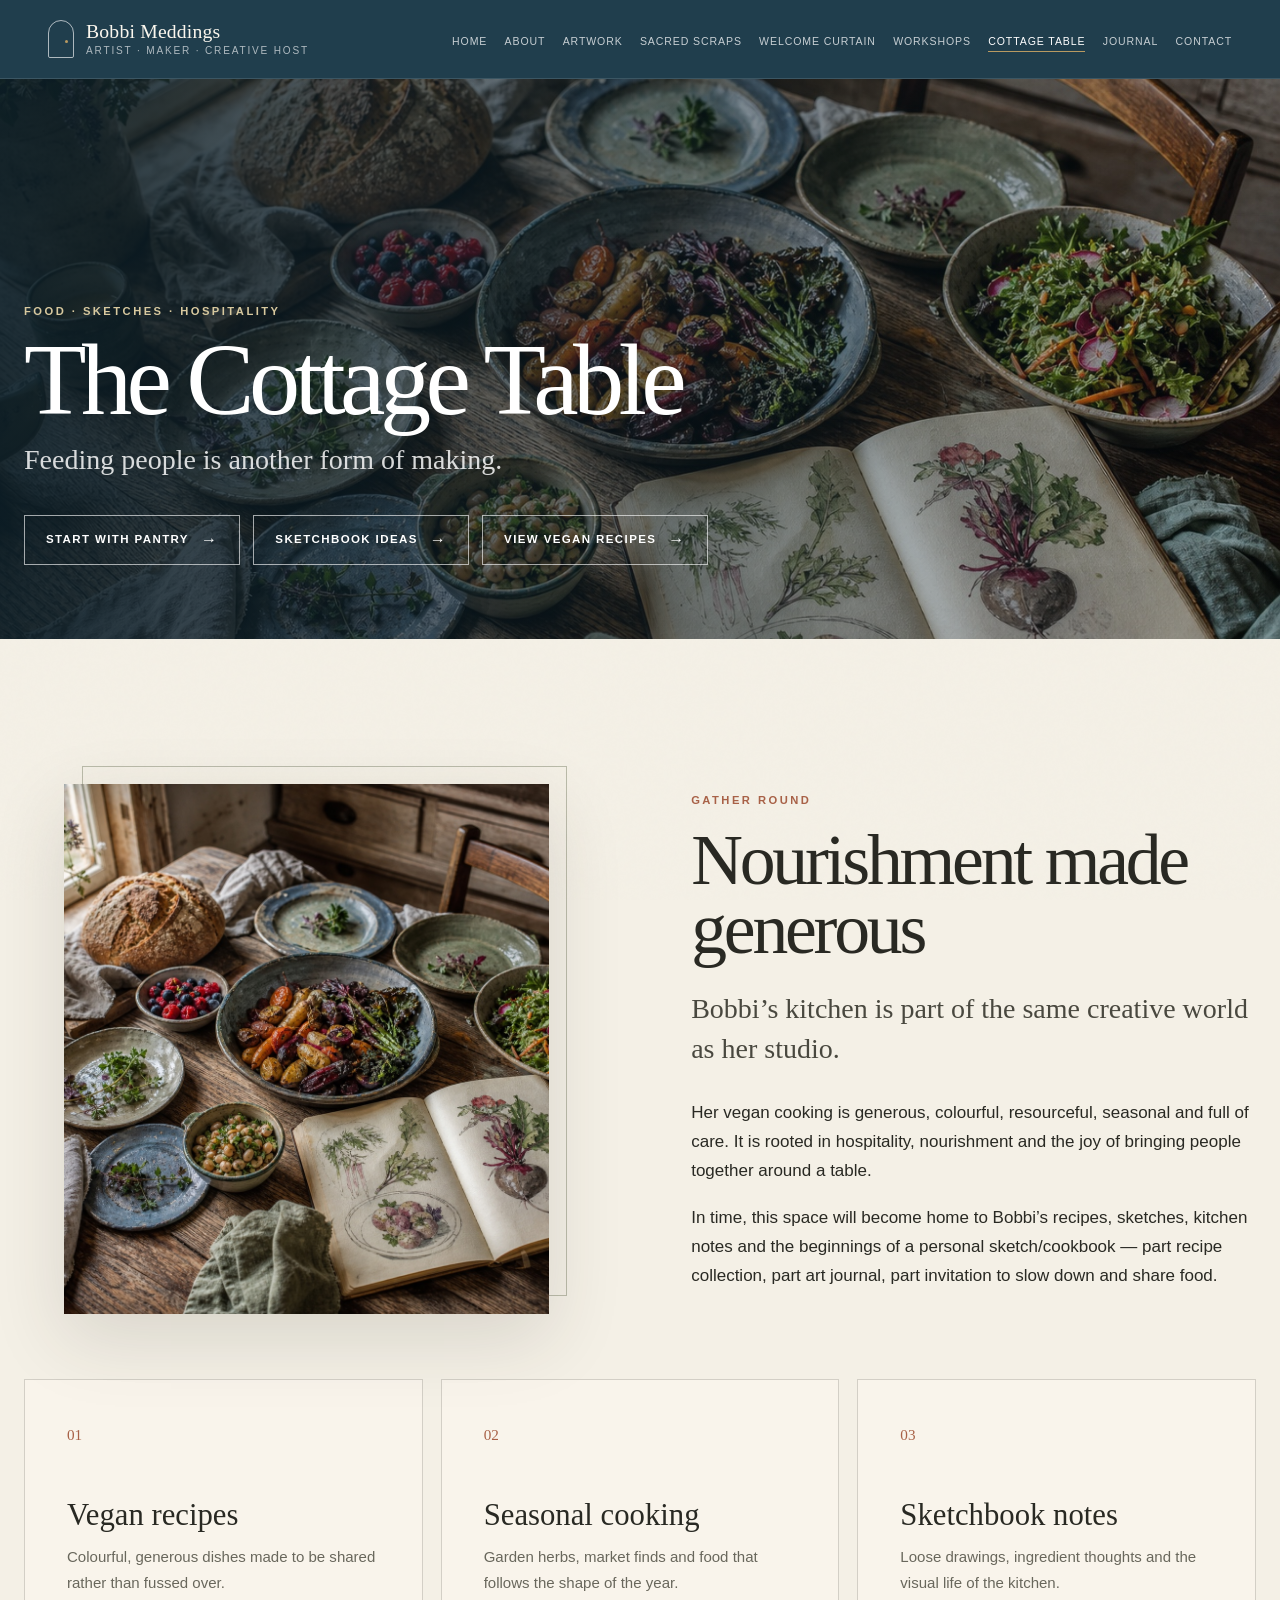
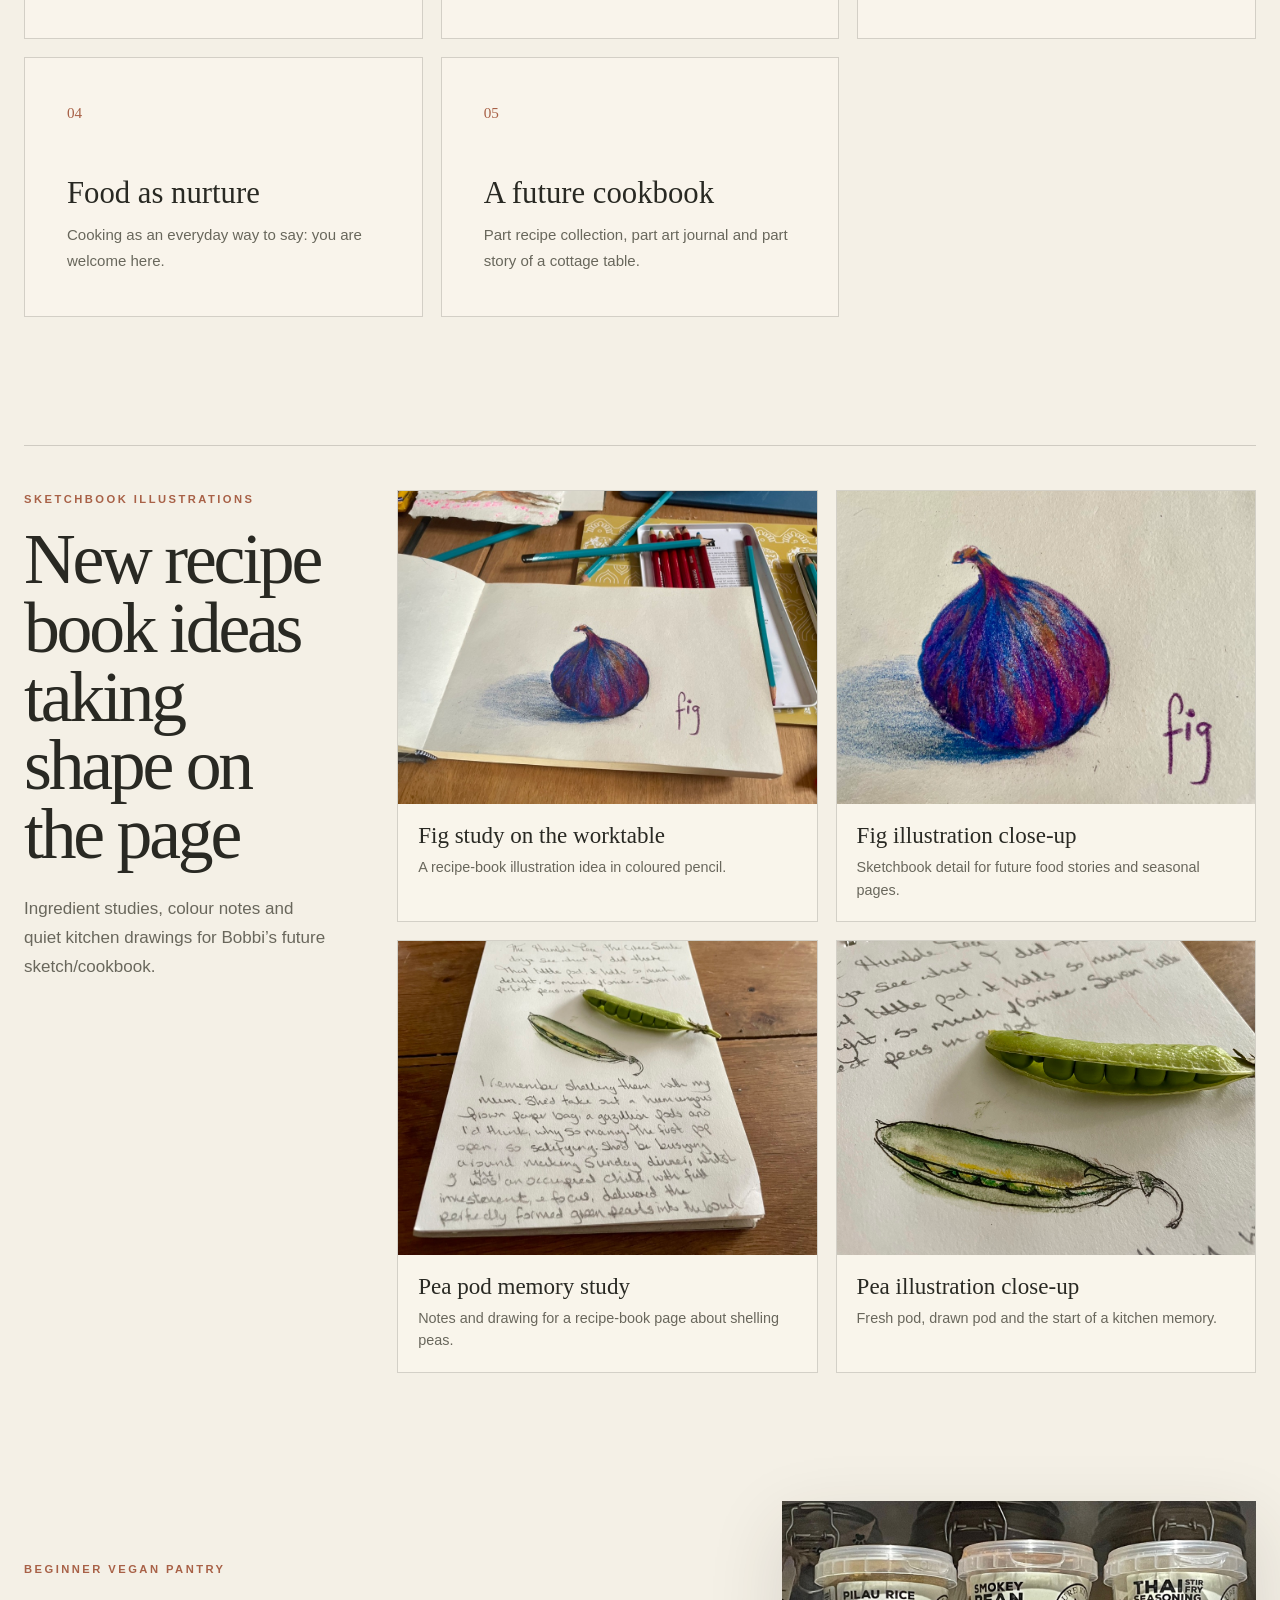
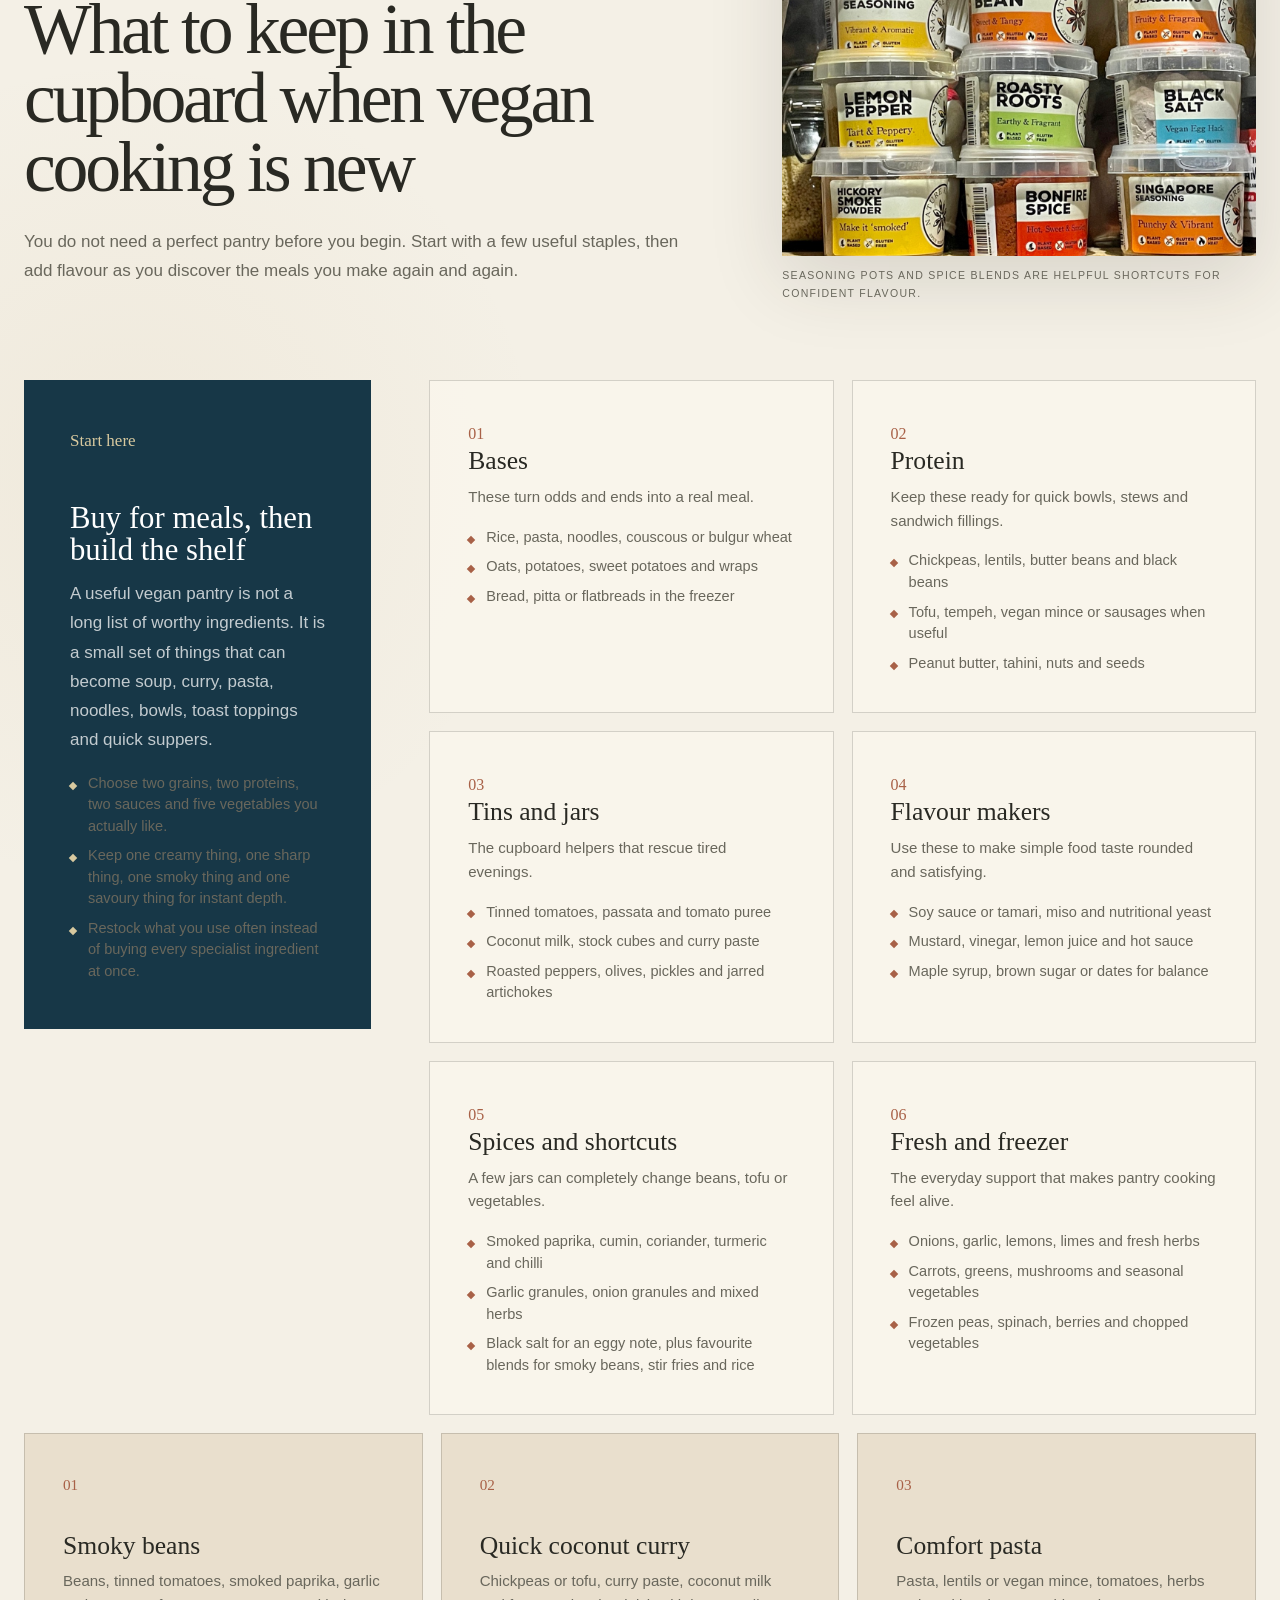
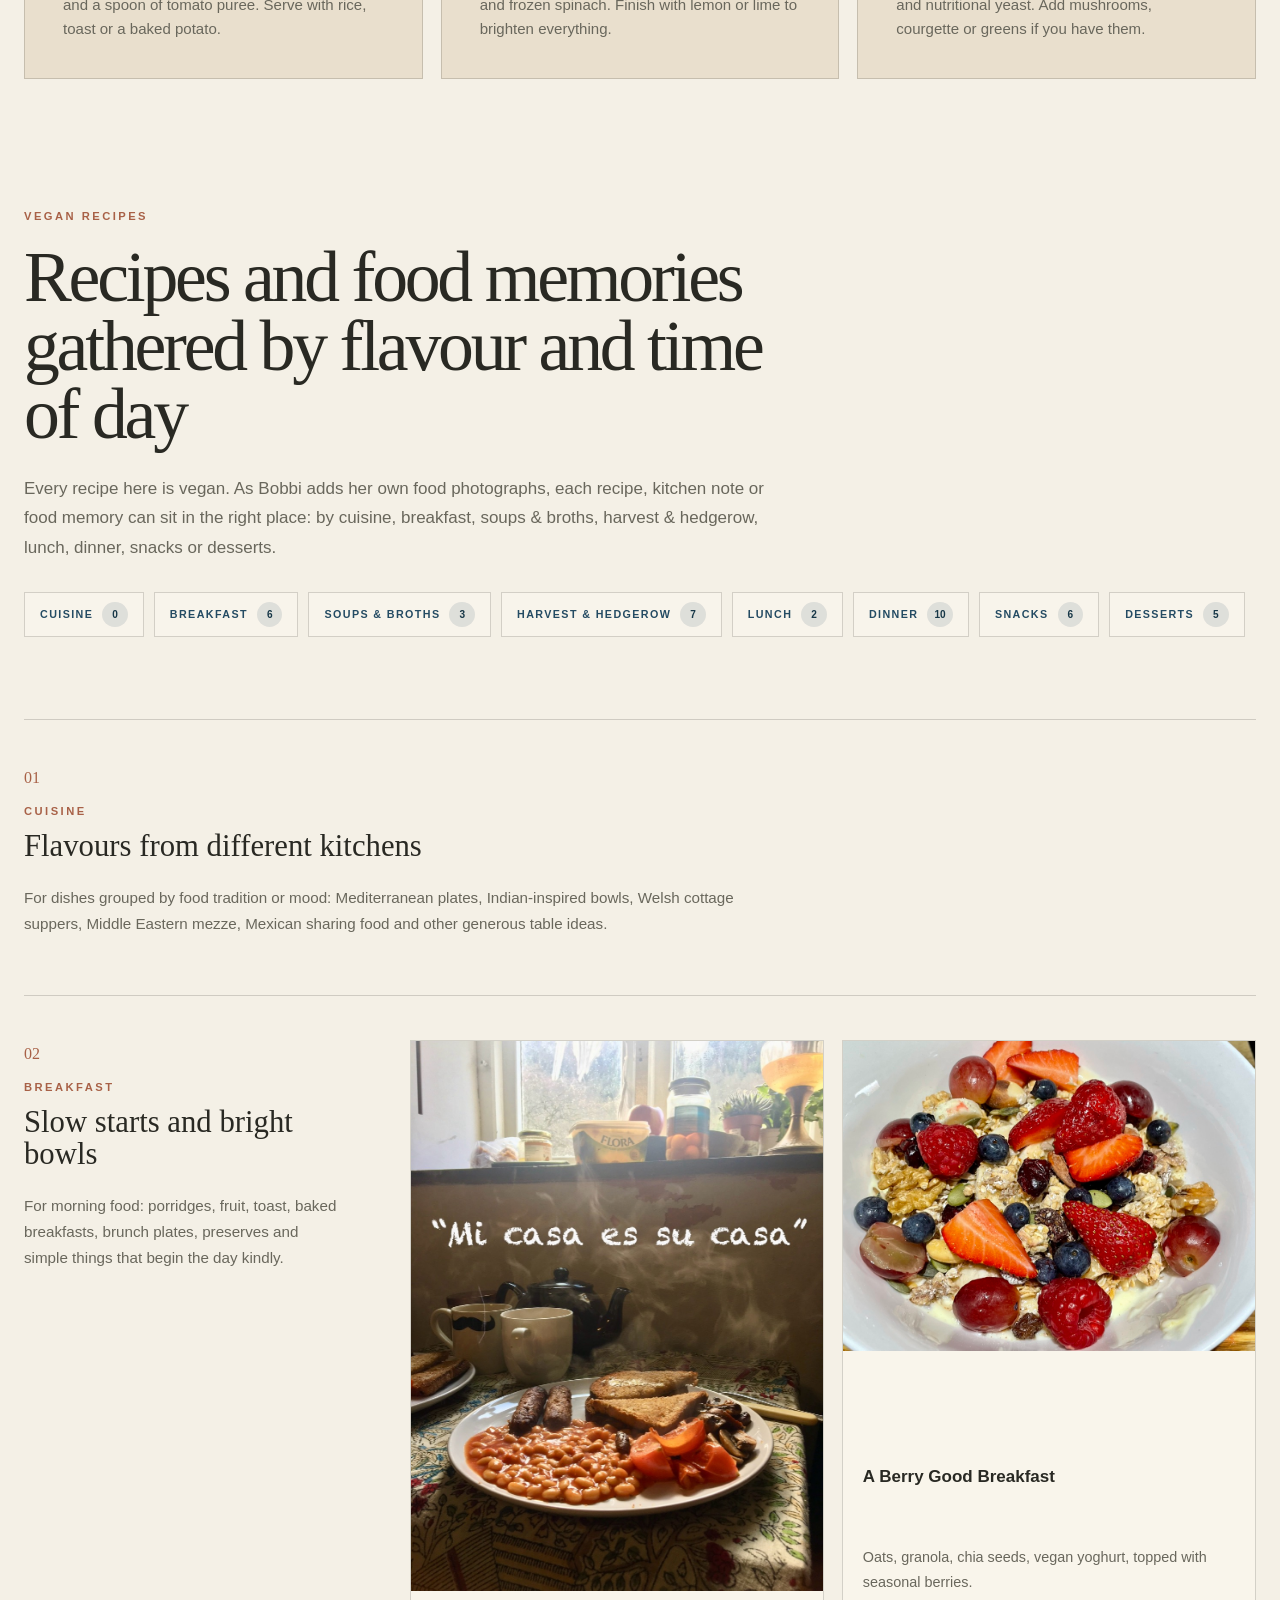
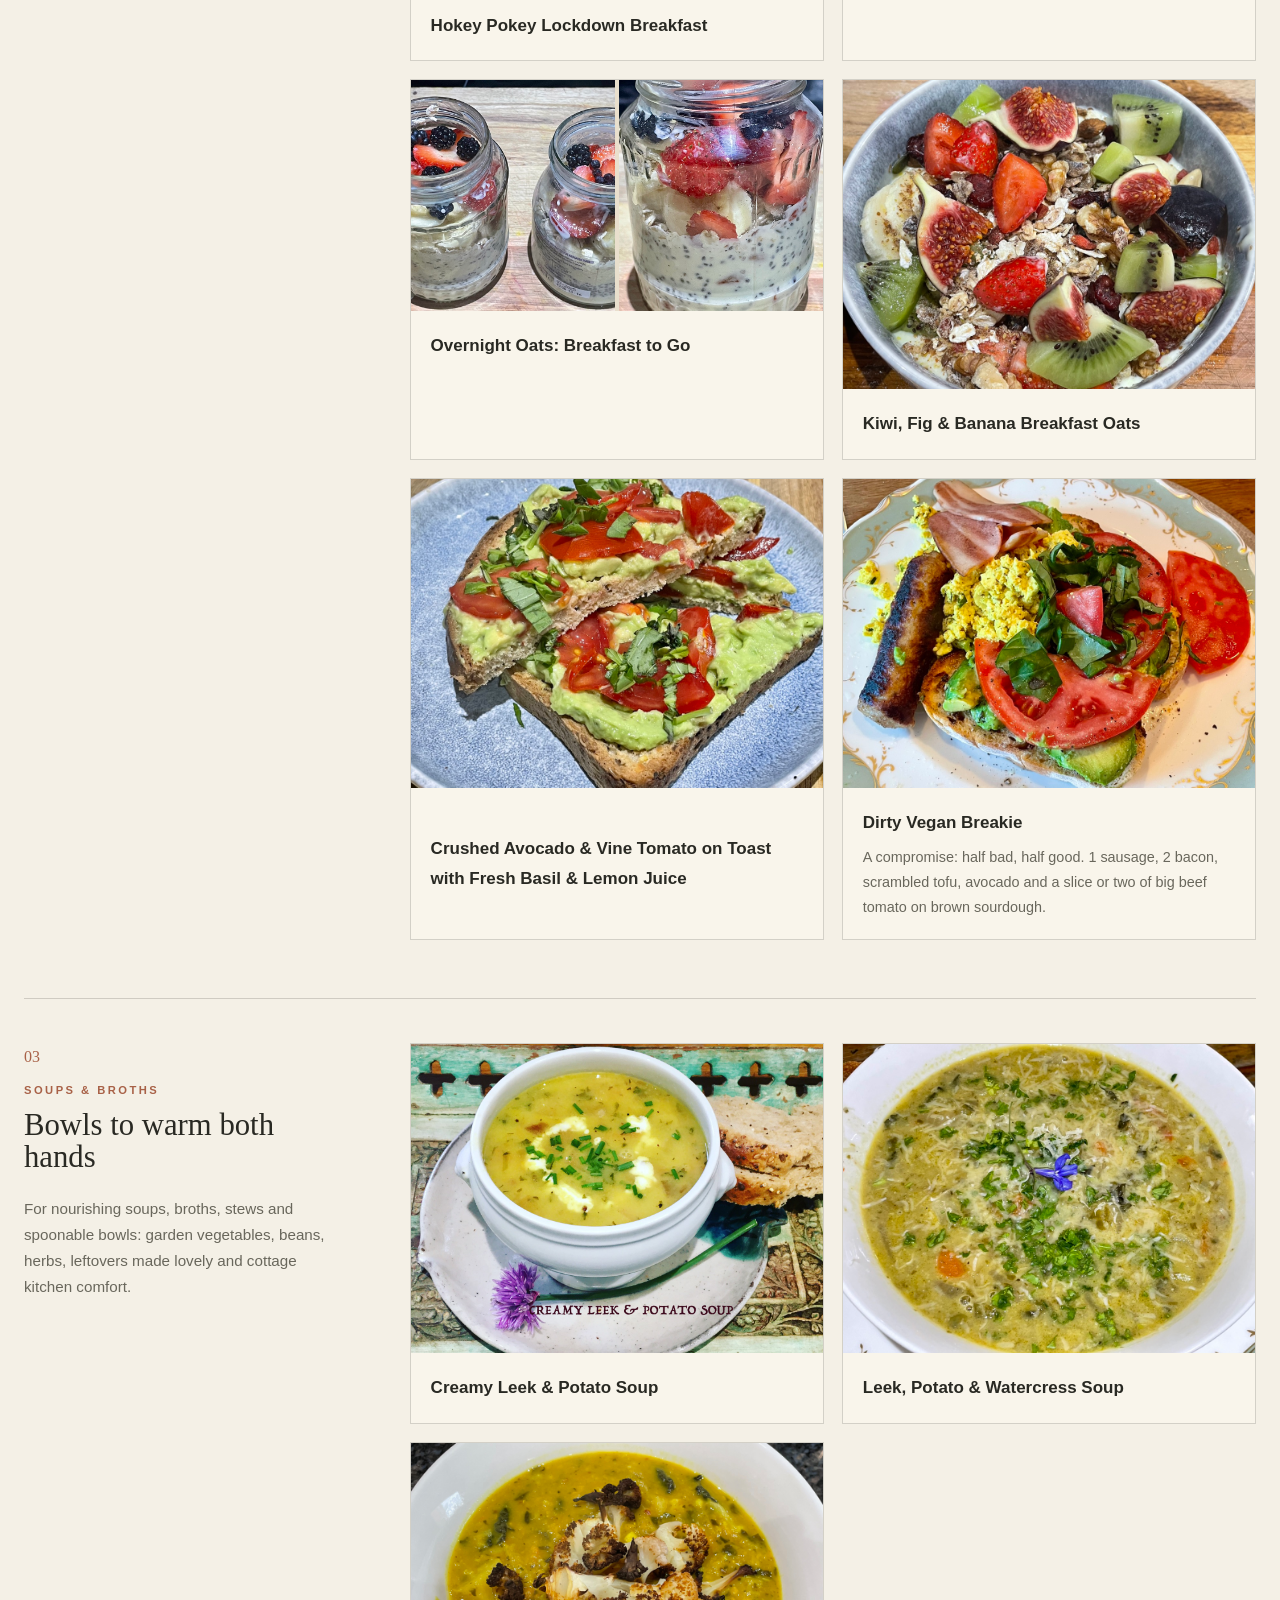
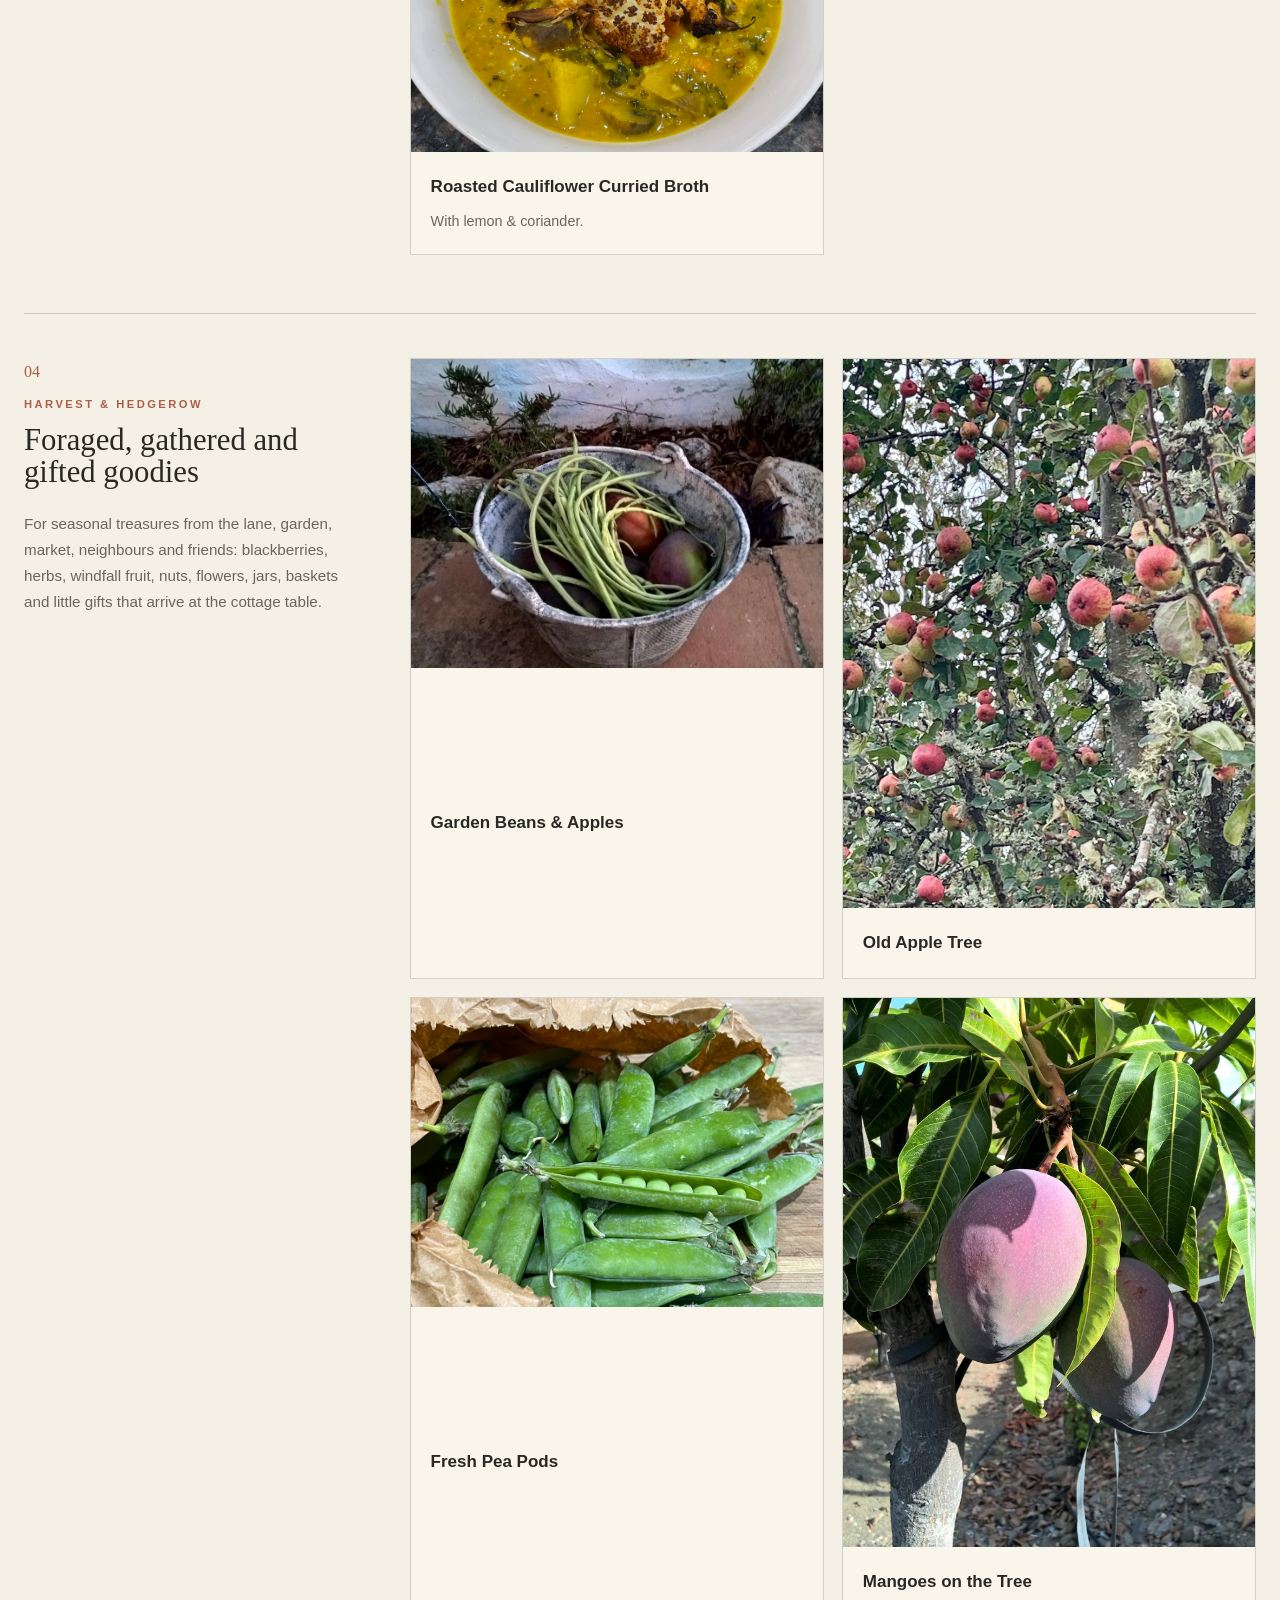
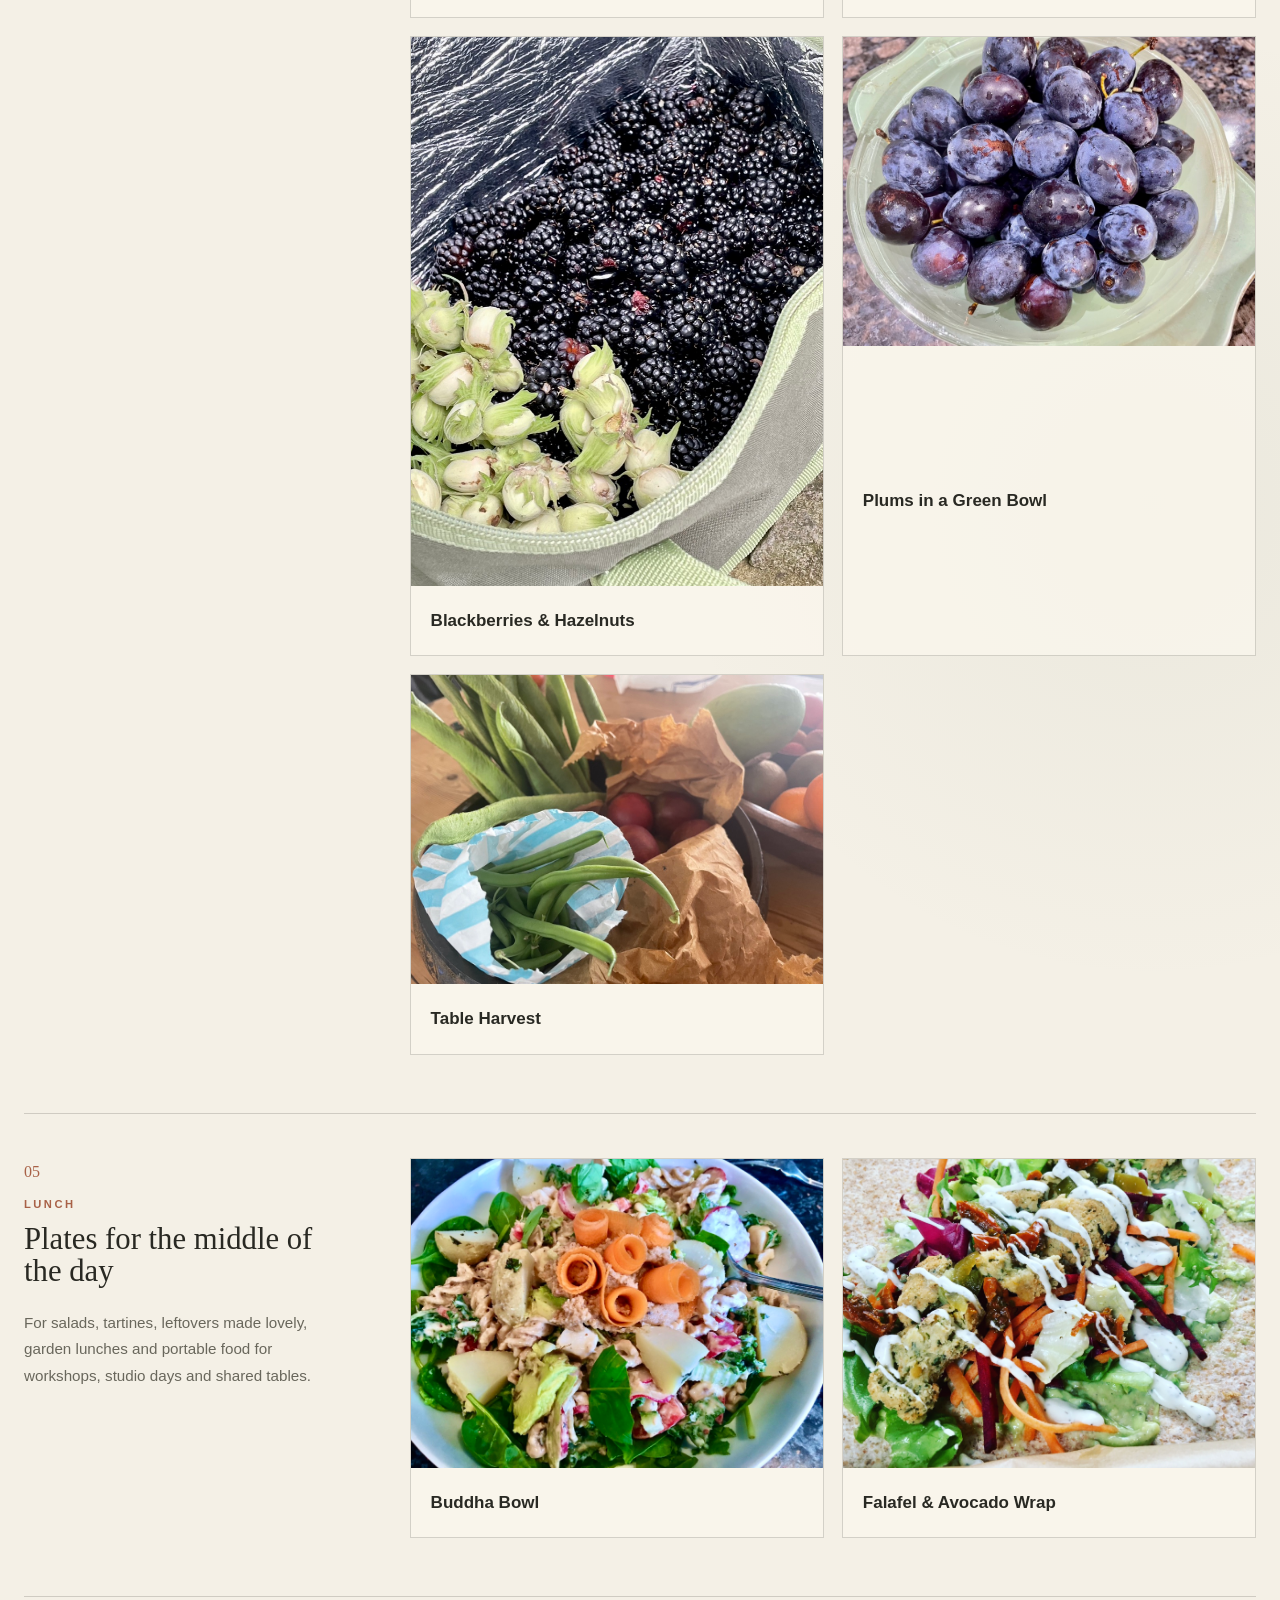
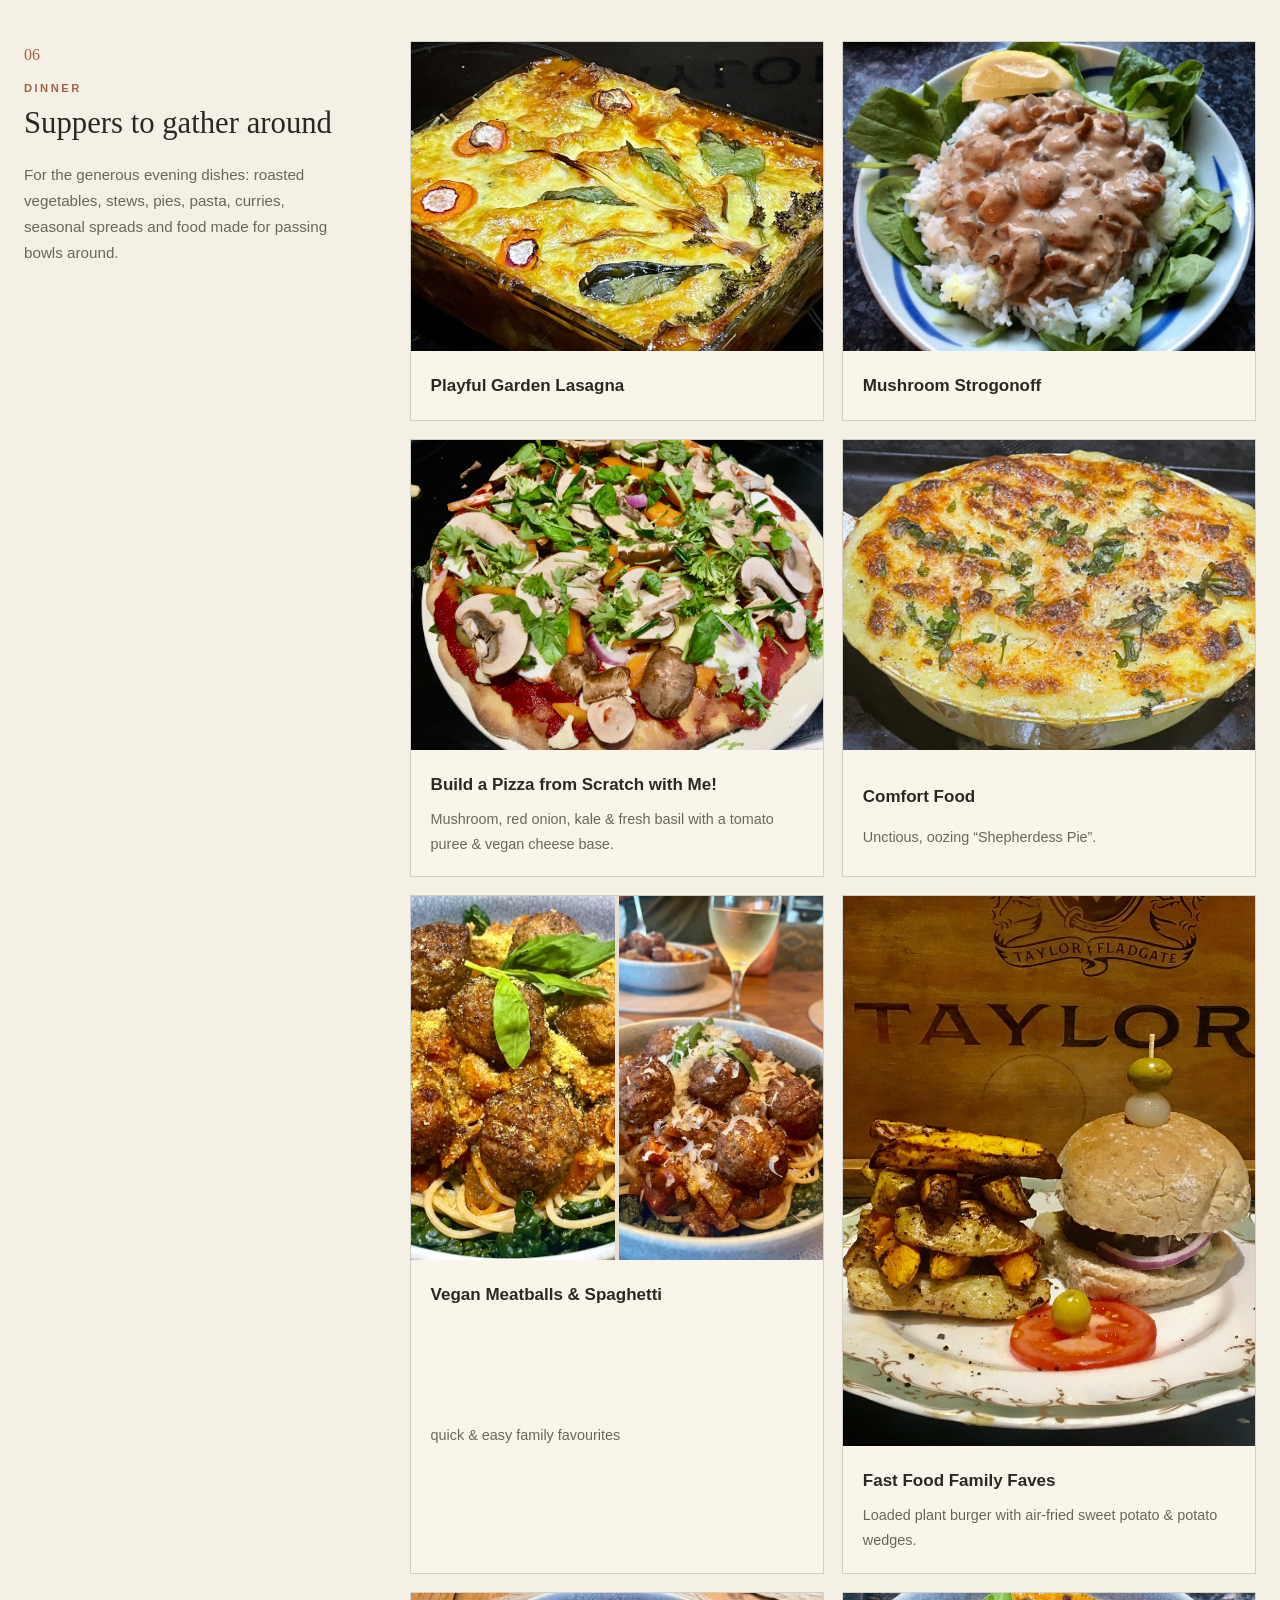
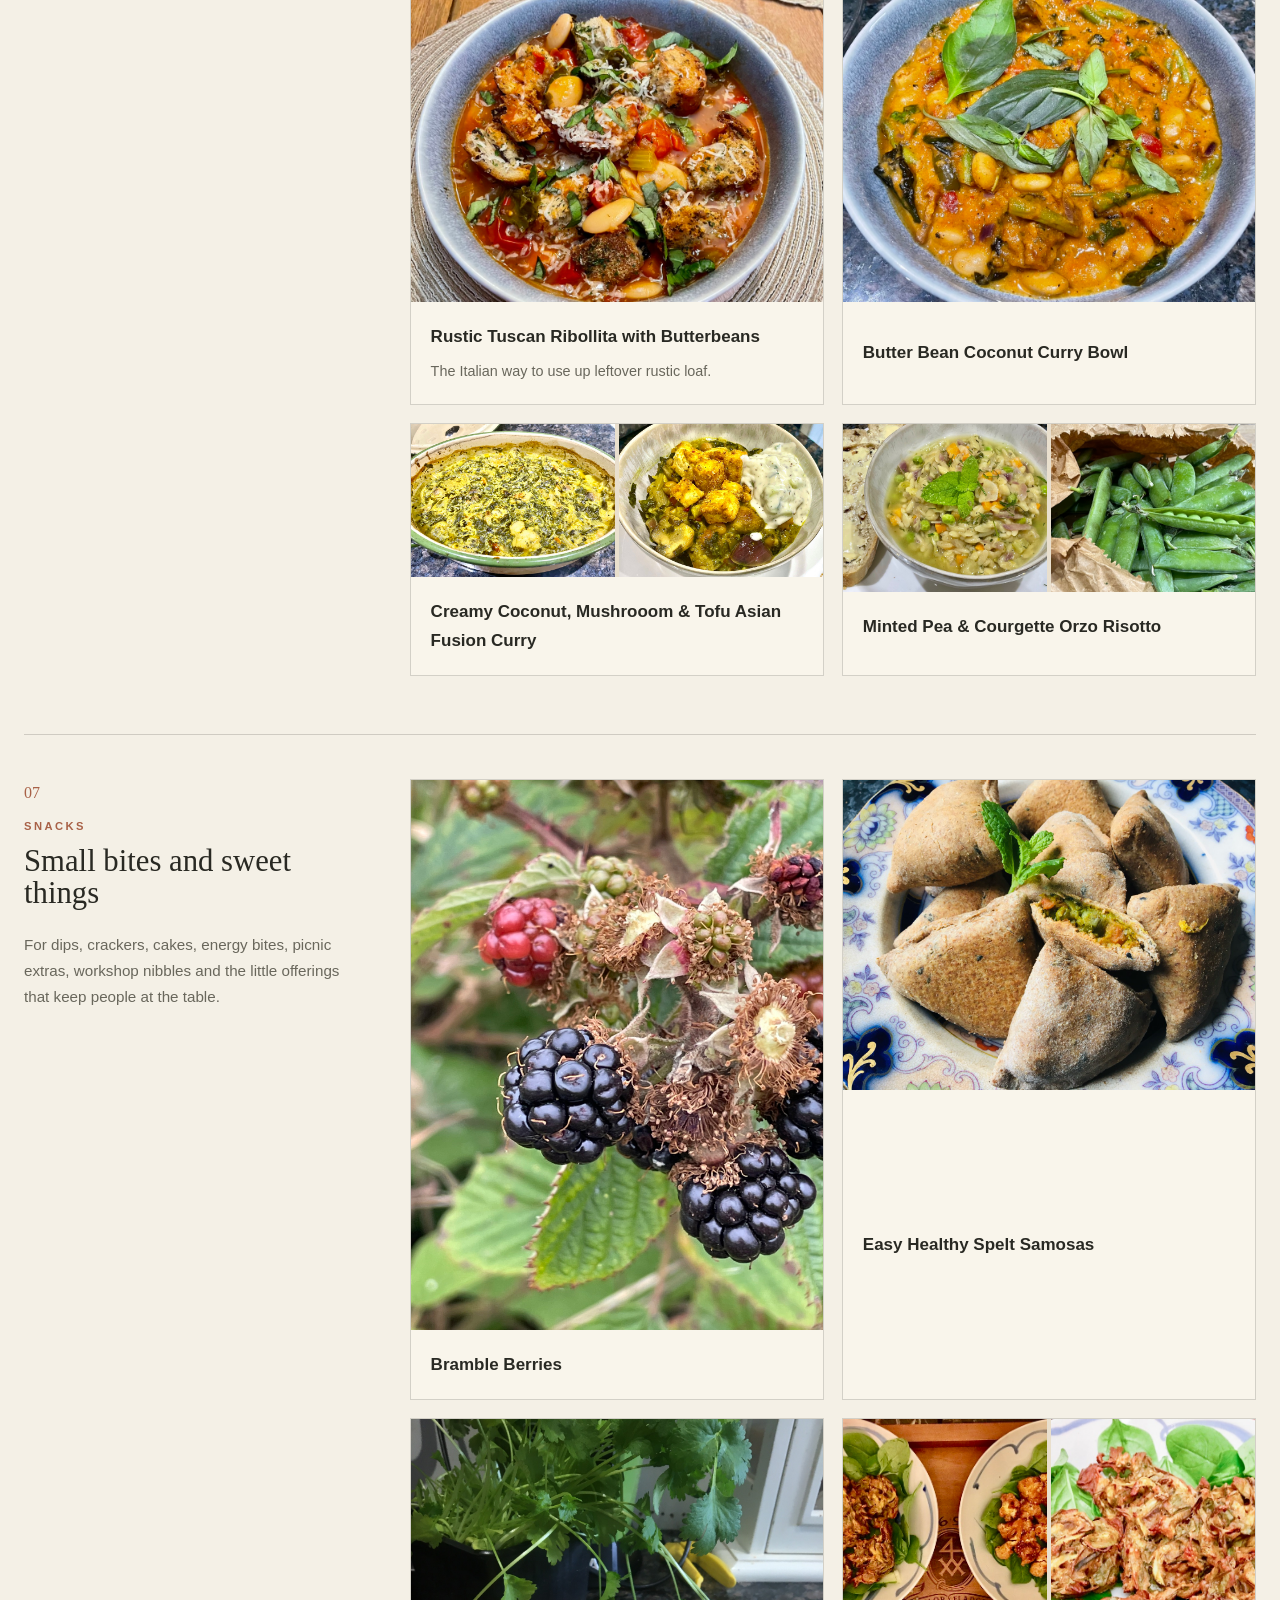
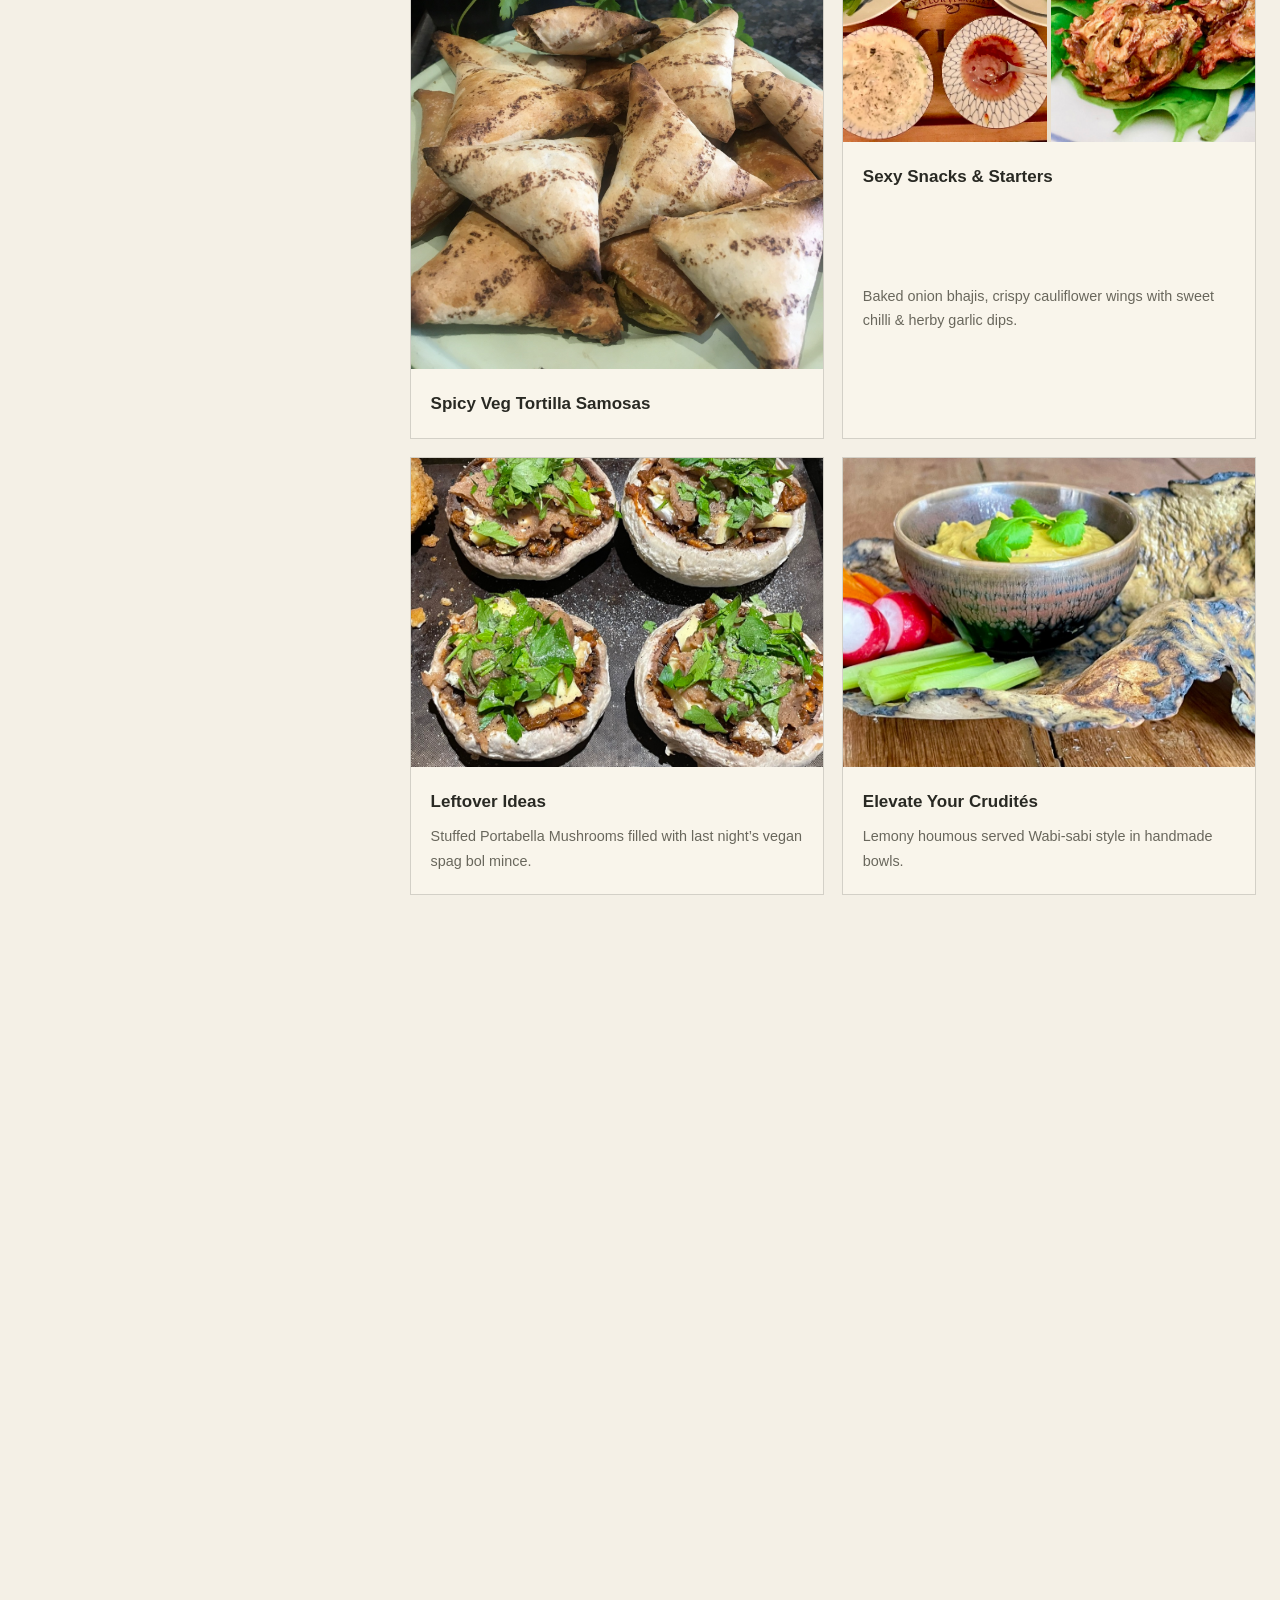
==== commit e5178a11: "connect forms to bobbi's email, real contact email, remove empty social links" ====
--- a/cottage-table.html
+++ b/cottage-table.html
@@ -598,7 +598,7 @@
       <section class="table-quote"><div class="shell reveal"><blockquote>“Mi casa es su casa.”</blockquote></div></section>
       <section class="section shell"><div class="newsletter-panel reveal"><div><p class="eyebrow">Notes from the kitchen</p><h2>Pull up a chair</h2><p>Join Bobbi’s list for future recipes, drawings and news of the sketch/cookbook project.</p></div>
         <!-- Connect this placeholder form to an email service later. -->
-        <form class="form" data-placeholder-form><div class="field"><label for="table-email">Email address</label><input id="table-email" name="email" type="email" autocomplete="email" required></div><button class="button" type="submit">Join the table</button><p class="form-status" aria-live="polite"></p></form>
+        <form class="form" data-form="Cottage Table list"><input type="text" name="_honey" tabindex="-1" autocomplete="off" aria-hidden="true" style="position:absolute;left:-9999px"><div class="field"><label for="table-email">Email address</label><input id="table-email" name="email" type="email" autocomplete="email" required></div><button class="button" type="submit">Join the table</button><p class="form-status" aria-live="polite"></p></form>
       </div></section>
     </main>
     <footer class="site-footer"><div class="shell footer-main"><p class="footer-title">Created from a Welsh stone cottage with art, food, stories and welcome.</p><nav class="footer-nav" aria-label="Footer navigation"><a href="index.html">Home</a><a href="about.html">About</a><a href="original-artwork.html">Artwork</a><a href="sacred-scraps.html">Sacred Scraps</a><a href="welcome-curtain.html">Welcome Curtain</a><a href="workshops.html">Workshops</a><a href="cottage-table.html">Cottage Table</a><a href="journal.html">Journal</a><a href="contact.html">Contact</a></nav></div><div class="shell footer-bottom"><span>© <span data-year></span> Bobbi Meddings</span><span>Welcome home.</span></div></footer>
